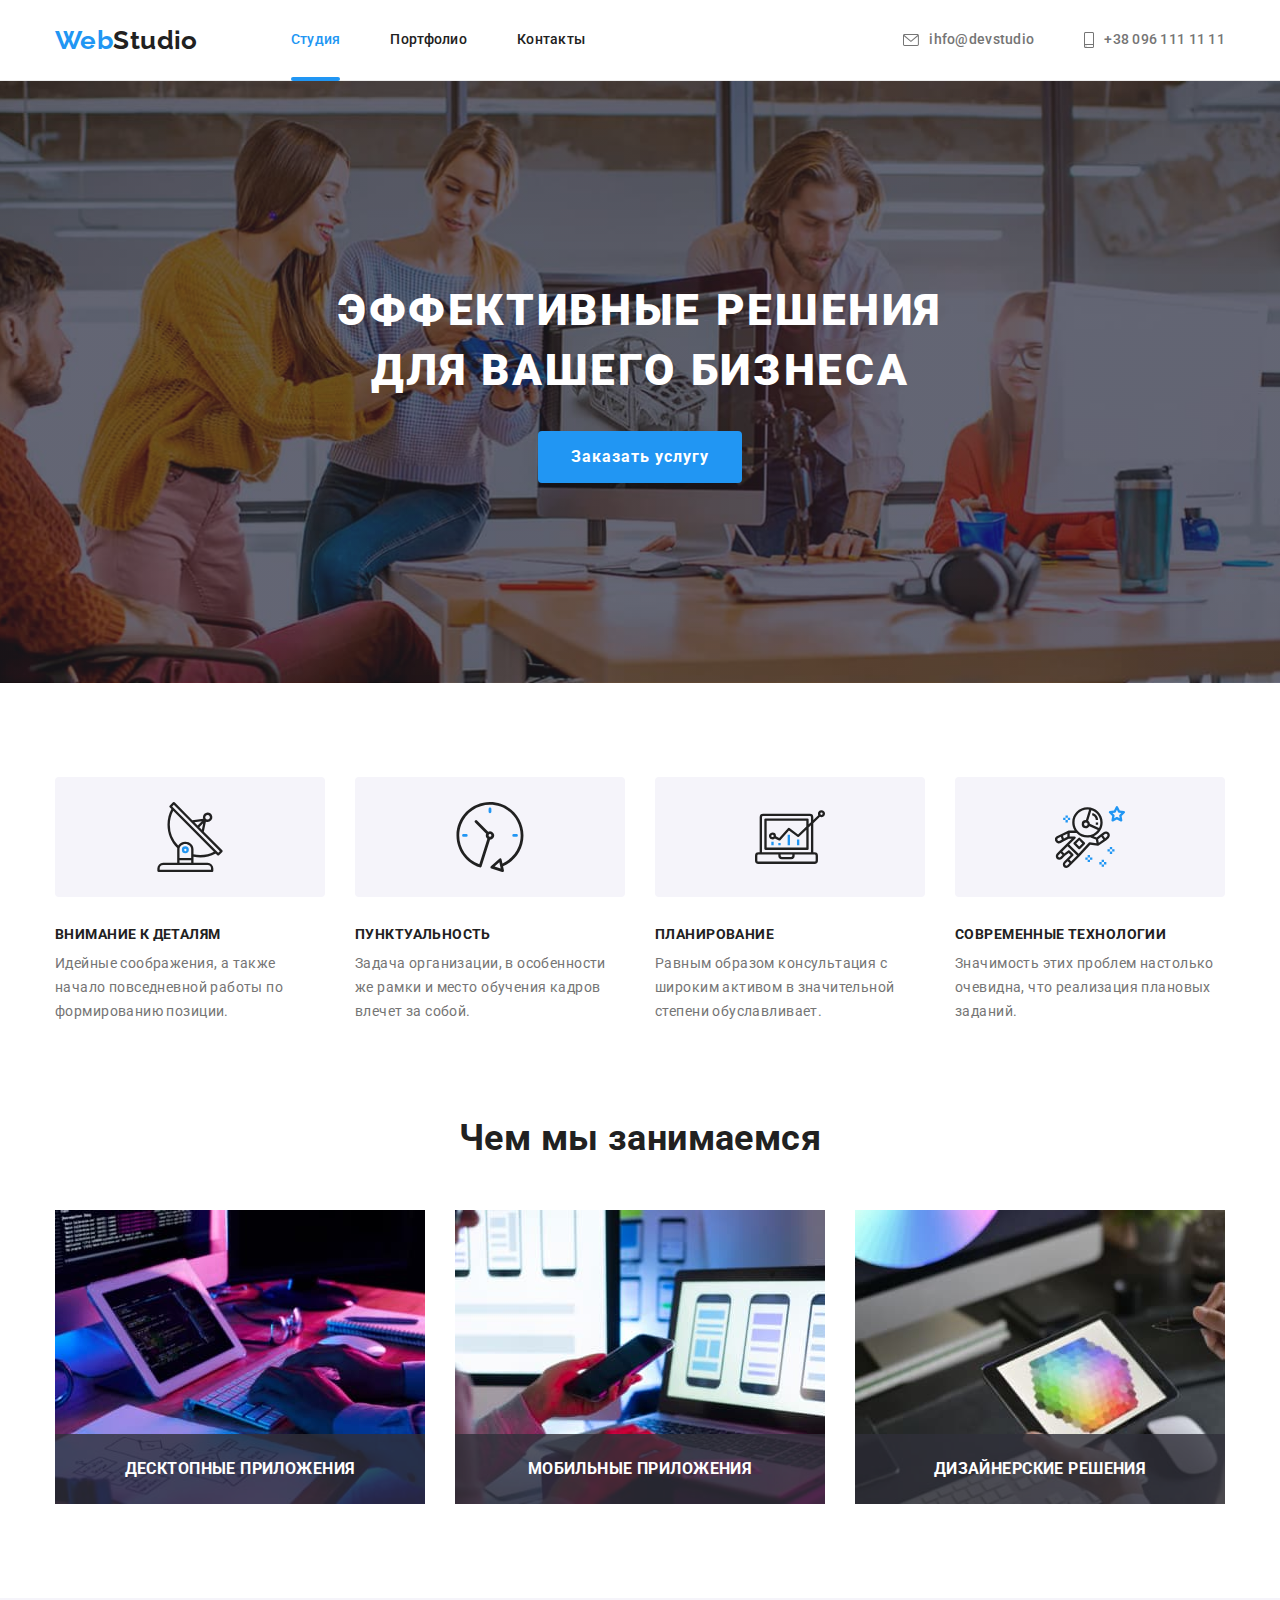
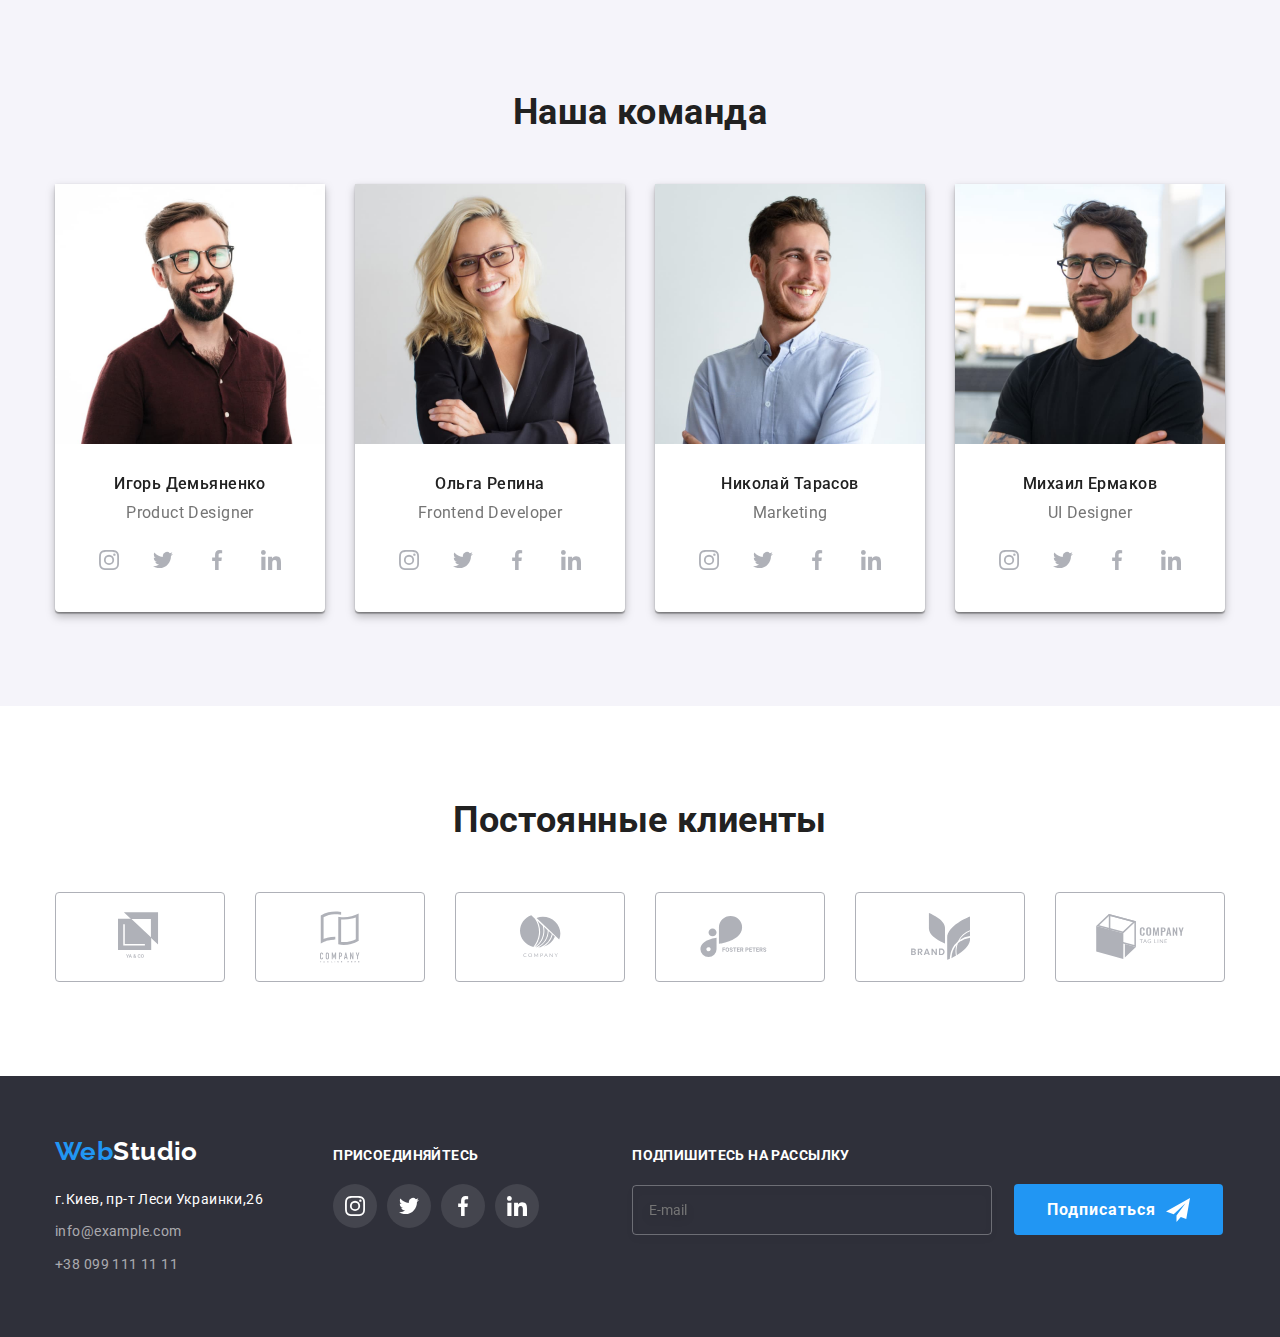
==== index.html @ 78de964d "копирует из дз6" ====
<!DOCTYPE html>
<html lang="ru">

<head>
    <meta charset="UTF-8">
    <meta http-equiv="X-UA-Compatible" content="IE=edge">
    <meta name="viewport" content="width=device-width, initial-scale=1.0">
    <title>Студия</title>
    <link rel="preconnect" href="https://fonts.gstatic.com">
    <link
        href="https://fonts.googleapis.com/css2?family=Raleway:wght@700&family=Roboto:wght@400;500;700;900&display=swap"
        rel="stylesheet">
        <link rel="stylesheet" href="https://cdnjs.cloudflare.com/ajax/libs/modern-normalize/1.0.0/modern-normalize.min.css">
    <link rel="stylesheet" href="./css/styles.css">
</head>

<body>

    <header class="page-header">
        <div class="container main-nav ">
        <nav>
            <div class="navigation">
            <a href="#" class="gen-logo">Web<span class="logo2">Studio</span></a>
            <ul class="site-nav list">
                <li class="nav-item"><a href="#" class="link current">Студия</a></li>
                <li class="nav-item"><a href="./portfolio.html" class="link">Портфолио</a></li>
                <li class="nav-item"><a href="#" class="link">Контакты</a></li>
            </ul>
            </div>
        </nav>
            <div class="mini-icons">
            <ul class="contacts list">
            <li class="contact-item">
                <a href="mailto:ihfo@devstudio" class="mini-icon link">
                <svg class="contact-icon" width="16" height="12">
                    <use href="./images/icons.svg#icon-envelope"  >
                    </use>
                </svg>
                ihfo@devstudio</a>
            </li>

            <li class="contact-item">
                <a href="tel:+380961111111" class="mini-icon link">
                <svg class="contact-icon" width="10" height="16">
                    <use href="./images/icons.svg#icon-smartphone" >
                    </use>
                    </svg>
                     +38 096 111 11 11</a>
                </li>
             </ul>
             </div>
        </div>
    </header>

    <main>
        <!-- hero -->
        <section class="hero">
            <h1 class="hero-list">ЭФФЕКТИВНЫЕ РЕШЕНИЯ <br> ДЛЯ ВАШЕГО БИЗНЕСА
            </h1>
            <button type="button" class="btn-primary " data-modal-open>Заказать услугу</button>
        </section>
        <!-- /hero -->
        <!-- description -->
        
        <section class="feature-list">
            <div class="container">
    
                <ul class="features list">
                    <li class="feature-item icon-antenna">
                        <div class="icon-block">
                            <svg class="features-icon">
                            <use href="./images/icons.svg#icon-antenna">
                            </use>
                            </svg>
                        </div>
                        <h3 class="title">Внимание к деталям</h3>
                        <p>Идейные соображения, а также начало повседневной работы по формированию позиции.</p>
                    </li>

                    <li class="feature-item">
                        <div class="icon-block">
                            <svg class="features-icon">
                            <use href="./images/icons.svg#icon-clock">
                            </use>
                            </svg>
                        </div>
                        <h3 class="title">Пунктуальность</h3>
                        <p>Задача организации, в особенности же рамки и место обучения кадров влечет за собой.</p>
                    </li>

                    <li class="feature-item icon-diagram">
                        <div class="icon-block">
                            <svg class="features-icon">
                            <use href="./images/icons.svg#icon-diagram">
                            </use>
                            </svg>
                        </div>
                        <h3 class="title">Планирование</h3>
                        <p>Равным образом консультация с широким активом в значительной степени обуславливает.</p>
                    </li>

                    <li class="feature-item icon-astronaut">
                        <div class="icon-block">
                            <svg class="features-icon">
                            <use href="./images/icons.svg#icon-astronaut">
                            </use>
                            </svg>
                        </div>
                        <h3 class="title">Современные технологии</h3>
                        <p>Значимость этих проблем настолько очевидна, что реализация плановых заданий.</p>
                    </li>
                </ul>
                </div>
            </section>
            
        <!-- /description -->
        <!-- do -->
                <section class="section">
                <div class="container">
                <h2 class="section-title">
                    Чем мы занимаемся
                </h2>
                <ul class="images-do list">
                    <li class="image-do">
                        <div class="image-box">
                        <img src="./images/box1.jpg" alt="Структура" width="370" height="294">
                    <h3 class="title-do">Десктопные приложения</h3>
                        </div>
                    </li>

                    <li class="image-do">
                        <div class="image-box">
                        <img src="./images/box2.jpg" alt="Стили" width="370" height="294">
                    <h3 class="title-do">Мобильные приложения</h3>
                        </div>
                    </li>

                    <li class="image-do">
                        <div class="image-box">
                        <img src="./images/box3.jpg" alt="Спектр" width="370" height="294">
                    <h3 class="title-do">Дизайнерские решения</h3>
                        </div>
                    </li>
                </ul>
                </div>
            </section>
            
            <!-- /do -->
            
            <!-- team -->

            
                <section class="section team">
                    <div class="container">
                    <h2 class="teams-title">
                        Наша команда
                    </h2>
                    <ul class="cadres list">
                        <li class="our-cadres">
                                    <div class="cadres-thumb">
                                    <img src="./images/img1.jpg" alt="Демьяненко" width="270" height="260">
                                    </div>
                                    <div class="cadres-content">
                                    <h3 class="team-title">Игорь Демьяненко</h3>
                                    <p class="team-dsr">Product Designer</p>
                                <ul class="actions list">
                                    <li class="bits">
                                        <a href="#" class="action" aria-label="Инстаграм">
                                            <svg class="btn-icon" width="20" height="20">
                                                <use href="./images/icons.svg#icon-instagram">
                                                </use>
                                            </svg>
                                        </a>
                                    </li>
                                
                                    <li class="bits">
                                        <a href="#" class="action" aria-label="Твиттер">
                                            <svg class="btn-icon" width="20" height="20">
                                                <use href="./images/icons.svg#icon-twitter">
                                                </use>
                                            </svg>
                                        </a>
                                    </li>
                                
                                    <li class="bits">
                                        <a href="#" class="action" aria-label="Фейсбук">
                                            <svg class="btn-icon" width="20" height="20">
                                                <use href="./images/icons.svg#icon-facebook">
                                                </use>
                                            </svg>
                                        </a>
                                    </li>
                                
                                    <li class="bits">
                                        <a href="#" class="action" aria-label="ЛинкедИн">
                                            <svg class="btn-icon" width="20" height="20">
                                                <use href="./images/icons.svg#icon-linkedin">
                                                </use>
                                            </svg>
                                        </a>
                                    </li>
                                </ul>
                                </div>
                                
                                </li>

                        <li class="our-cadres">
                                    <div class="cadres-thumb">
                                    <img src="./images/img2.jpg" alt="Репина" width="270" height="260">
                                </div>
                                    <div class="cadres-content">
                                    <h3 class="team-title">Ольга Репина</h3>
                                    <p class="team-dsr">Frontend Developer</p>
                                <ul class="actions list">
                                    <li class="bits">
                                        <a href="#" class="action" aria-label="Инстаграм">
                                            <svg class="btn-icon" width="20" height="20">
                                                <use href="./images/icons.svg#icon-instagram">
                                                </use>
                                            </svg>
                                        </a>
                                    </li>
                                
                                    <li class="bits">
                                        <a href="#" class="action" aria-label="Твиттер">
                                            <svg class="btn-icon" width="20" height="20">
                                                <use href="./images/icons.svg#icon-twitter">
                                                </use>
                                            </svg>
                                        </a>
                                    </li>
                                
                                    <li class="bits">
                                        <a href="#" class="action" aria-label="Фейсбук">
                                            <svg class="btn-icon" width="20" height="20">
                                                <use href="./images/icons.svg#icon-facebook">
                                                </use>
                                            </svg>
                                        </a>
                                    </li>
                                
                                    <li class="bits">
                                        <a href="#" class="action" aria-label="ЛинкедИн">
                                            <svg class="btn-icon" width="20" height="20">
                                                <use href="./images/icons.svg#icon-linkedin">
                                                </use>
                                            </svg>
                                        </a>
                                    </li>
                                </ul>
                                </div>
                                
                                </li>

                        <li class="our-cadres">
                                    <div class="cadres-thumb">
                                    <img src="./images/img3.jpg" alt="Тарасов" width="270" height="260">
                                </div>
                                    <div class="cadres-content">
                                    <h3 class="team-title">Николай Тарасов</h3>
                                    <p class="team-dsr">Marketing</p>
                                 <ul class="actions list">
                                    <li class="bits">
                                        <a href="#" class="action" aria-label="Инстаграм">
                                            <svg class="btn-icon" width="20" height="20">
                                                <use href="./images/icons.svg#icon-instagram">
                                                </use>
                                            </svg>
                                        </a>
                                    </li>
                                
                                    <li class="bits">
                                        <a href="#" class="action" aria-label="Твиттер">
                                            <svg class="btn-icon" width="20" height="20">
                                                <use href="./images/icons.svg#icon-twitter">
                                                </use>
                                            </svg>
                                        </a>
                                    </li>
                                
                                    <li class="bits">
                                        <a href="#" class="action" aria-label="Фейсбук">
                                            <svg class="btn-icon" width="20" height="20">
                                                <use href="./images/icons.svg#icon-facebook">
                                                </use>
                                            </svg>
                                        </a>
                                    </li>
                                
                                    <li class="bits">
                                        <a href="#" class="action" aria-label="ЛинкедИн">
                                            <svg class="btn-icon" width="20" height="20">
                                                <use href="./images/icons.svg#icon-linkedin">
                                                </use>
                                            </svg>
                                        </a>
                                    </li>
                                </ul>
                                </div>
                                
                                </li>
                                
                        <li class="our-cadres">
                                    <div class="cadres-thumb">
                                    <img src="./images/img4.jpg" alt="Ермаков" width="270" height="260">
                                </div>
                                    <div class="cadres-content">
                                    <h3 class="team-title">Михаил Ермаков</h3>
                                    <p class="team-dsr">UI Designer</p>
                                <ul class="actions list">
                                    <li class="bits">
                                        <a href="#" class="action" aria-label="Инстаграм">
                                            <svg class="btn-icon" width="20" height="20">
                                                <use href="./images/icons.svg#icon-instagram">
                                                </use>
                                            </svg>
                                        </a>
                                    </li>
                                
                                    <li class="bits">
                                        <a href="#" class="action" aria-label="Твиттер">
                                            <svg class="btn-icon" width="20" height="20">
                                                <use href="./images/icons.svg#icon-twitter">
                                                </use>
                                            </svg>
                                        </a>
                                    </li>
                                
                                    <li class="bits">
                                        <a href="#" class="action" aria-label="Фейсбук">
                                            <svg class="btn-icon" width="20" height="20">
                                                <use href="./images/icons.svg#icon-facebook">
                                                </use>
                                            </svg>
                                        </a>
                                    </li>
                                
                                    <li class="bits">
                                        <a href="#" class="action" aria-label="ЛинкедИн">
                                            <svg class="btn-icon" width="20" height="20">
                                                <use href="./images/icons.svg#icon-linkedin">
                                                </use>
                                            </svg>
                                        </a>
                                    </li>
                                </ul>
                                </div>
                                
                                </li>
                    </ul>
                    </div>
                </section>
            
            <!-- /team -->
       <!-- clients -->
       
    <section class="section">
       <div class="container">
            <h2 class="clients-title">
               Постоянные клиенты
           </h2>
           <ul class="regular-clients list">
               <li class="regular-box"> 
                <a href="#" class="regular-client-link">
                    <svg class="client-icon" width="44.27px" height="49.23px">
                    <use href="./images/icons.svg#icon-logo1">
                    </use>
                    </svg>
                </a>
                </li>

            <li class="regular-box">
                    <a href="#" class="regular-client-link">
                    <svg class="client-icon" width="40px" height="52px">
                        <use href="./images/icons.svg#icon-logo2">
                        </use>
                    </svg>
                    </a>
            </li>

            <li class="regular-box">
                    <a href="#" class="regular-client-link">
                    <svg class="client-icon" width="41px" height="42.6px">
                        <use href="./images/icons.svg#icon-logo3">
                        </use>
                    </svg>
                    </a>
            </li>

            <li class="regular-box">
                    <a href="#" class="regular-client-link">
                    <svg class="client-icon" width="79.66px" height="42.02px">
                        <use href="./images/icons.svg#icon-logo4">
                        </use>
                    </svg>
                    </a>
                
            </li>

            <li class="regular-box">
                    <a href="#" class="regular-client-link">
                    <svg class="client-icon" width="59px" height="47px">
                        <use href="./images/icons.svg#icon-logo5">
                        </use>
                    </svg>
                    </a>
                
            </li>

            <li class="regular-box">
                    <a href="#" class="regular-client-link">
                    <svg class="client-icon" width="88.48px" height="45.44px">
                        <use href="./images/icons.svg#icon-logo6">
                        </use>
                    </svg>
                    </a>
                
            </li>
           </ul>

        </div>
        </section>
       <!-- /clients -->
    </main>

    
        <footer class="basement">
            
            <!-- contacts -->
            
                <div class="container main-footer">
                    <section class="details">
                <a href="#" class="gen-logo">Web<span class="logo3">Studio</span></a>
                <address class="address-footer">
                    <p class="address"> г.Киев, пр-т Леси Украинки,26</p>
                    <ul class="detail list">
                        <li>
                            <a href="mailto:info@example.com" class="link">info@example.com</a>
                        </li>
                        <li>
                            <a href="tel:+380991111111" class="link">+38 099 111 11 11</a>
                        </li>
                    </ul>
                </address>
                
                </section>
                <section class="join">
                    <h3 class="join-title">Присоединяйтесь</h3>
                    <ul class="join-list list">
                        <li class="join-links">
                            <a href="" class="link join-link" aria-label="Инстаграм">
                                <svg class="join-icon">
                                    <use href="./images/icons.svg#icon-instagram"></use>
                                </svg>
                            </a>
                        </li>
                        <li class="join-links">
                            <a href="" class="link join-link" aria-label="Твиттер">
                                <svg class="join-icon">
                                    <use href="./images/icons.svg#icon-twitter"></use>
                                </svg>
                            </a>
                        </li>
                        <li class="join-links">
                            <a href="" class="link join-link" aria-label="Фейсбук">
                                <svg class="join-icon">
                                    <use href="./images/icons.svg#icon-facebook"></use>
                                </svg>
                            </a>
                        </li>
                        <li class="join-links">
                            <a href="" class="link join-link" aria-label="Линкедин">
                                <svg class="join-icon">
                                    <use href="./images/icons.svg#icon-linkedin"></use>
                                </svg>
                            </a>
                        </li>
                    </ul>
                </section>
                <section class="subscribe">
                    <h3 class="subscribe-title">Подпишитесь на рассылку</h3>
                    <form class="form">
                        <input type="email" name="mail" class="form-send" autocomplete="off" placeholder="E-mail"> 
                        <button type="submit" class="btn-send">Подписаться
                           <svg class="icon-send">
                            <use href="./images/icons.svg#icon-send">

                            </use>

                            </svg> 
                        </button>                       
                    </form>

                </section>
                </div>
            <!-- /contacts -->
            
        </footer>
    <div class="backdrop is-hidden" data-modal>
        <div class="modal">
            <button type="button" class="close" data-modal-close>
                <svg class="icon-close" >
                    <use href="./images/icons.svg#icon-closex">
                    </use>
                    </svg>
            </button>
            <h2 class="modal-title">Оставьте свои данные, мы вам перезвоним</h2>
            <form class="modal-form">
                <div class="form-data">
                <div class="modal-box">
                    <label for="name" class="label">Имя</label>
                    <input type="text" name="name" id="name" autocomplete="off" class="input">
                    <svg class="icon-form name">
                        <use href="./images/icons.svg#icon-person-black"></use>
                    </svg>
                </div>
                <div class="modal-box">
                    <label for="tel" class="label">Телефон</label>
                    <input type="tel" name="tel" id="tel" autocomplete="off" class="input">
                    <svg class="icon-form tel">
                        <use href="./images/icons.svg#icon-phone-black"></use>
                    </svg>
                </div>
                
                <div class="modal-box">
                    <label for="mail" class="lable">Почта</label>
                    <input type="email" name="mail" id="mail" autocomplete="off" class="input">
                    <svg class="icon-form email">
                        <use href="./images/icons.svg#icon-email-black"></use>
                    </svg>
                </div>
                
                <label for="comment" class="label">Комментарий</label>
                <textarea name="comment" id="comment" class="textarea" placeholder="Введите текст"></textarea>
                
                <div class="checkbox">
                    <input type="checkbox" name="policy" id="policy" class="icon-input visually-hidden">
                    <label for="policy" class="label-check">Соглашаюсь с рассылкой и принимаю <a href="" class="policy-link">Условия договора</a></label>
                              
                </div>
                </div>
                
                <button type="submit" class="btn-primary">Отправить</button>
            </form>
        </div>

    </div>
    <script src="./js/modal.js">
    </script>

</body>

</html>
---- css/styles.css ----
/* цвет основного текста #212121; */
/* вторичный цвет текста #757575; */
/* белый #FFFFFF; */
/* акцент синий #2196F3; */
/* контакты футер rgba(255, 255, 255, 0.6); */
/* основной цвет фона #FFFFFFF; */
/* вторичный цвет фона #2F303A;*/
/* дополнительный цвет фона #F5F4FA; */
:root {
  --primary-text-color: #757575;
  --title-text-color: #212121;
  --accent-color: #2196f3;
  --white-color: #ffffff;
  --background-color: #ffffff;
  --background-grey: #f5f4fa;
  --background-dark: #2f303a;
  --transparent-white: rgba(255, 255, 255, 0.6);
  --header-border: rgba(236, 236, 236, 1);
  --card-border: #EEEEEE;
  --icon-color: rgba(175, 177, 184, 1); 
}
body {
  color: var(--primary-text-color);
  background-color: var(--background-color);
  font-family: Roboto, sans-serif;
  font-size: 14px;
  line-height: 1.71;
  letter-spacing: 0.03em;
}

/* utilities */
.list {
  padding: 0;
  margin: 0;
  list-style: none;
}

img {
  display: block;
  }

.container {

  margin-left: auto;
  margin-right: auto;
  width: 1200px;
  padding-left: 15px;
  padding-right: 15px;
  }

/* page header */

.page-header {
background-color: var (var(--white-color));
border-bottom: 1px solid var(--header-border); 
}




/* logo */
 .contacts .link:hover,
.contacts .link:focus {
color: var(--accent-color);

}


.gen-logo {
  color: var(--accent-color);
  text-decoration: none;
  font-family: Raleway;
  sans-serif;
  font-weight: 700;
  font-size: 26px;
  line-height: 1.19;
}

.logo2 {
  color: var(--title-text-color);
}
.logo3 {
  color: var(--white-color);
}

 .main-nav {
  display: flex;
  align-items: center;
} 
.navigation {
  display:flex;
  align-items: center;
  
}


/* site nav */
.site-nav {
  
  display: flex;
  margin-left: 93px;
}

.site-nav .nav-item + .nav-item{
  margin-left: 50px;
}

.site-nav .link.current {
  color: var(--accent-color);
  position: relative;  
 
}

.site-nav .link.current::after {
  content: "";
  position: absolute; 
  left: 0;
  bottom: -1px;

  display: block;
  width: 100%;
  height: 4px;
  background-color: var(--accent-color);
  border-radius: 2px;

}


.site-nav .link {
  display: block;
  padding-top: 32px;
  padding-bottom: 32px;

  color: var(--title-text-color);
  font-weight: 500;
  font-size: 14px;
  line-height: 1.14;
  letter-spacing: 0.02em;
  text-decoration: none;

  transition: color 250ms cubic-bezier(0.4, 0, 0.2, 1);
}

.site-nav .link:hover,
.site-nav .link:focus {
  color: var(--accent-color);
}

/* hero */
.hero {
  
  padding-top: 200px;
  padding-bottom: 200px;
  text-align: center;
  background-color: rgba(196,196,196,1);
  
  max-width: 1600px;
  margin-left: auto;
  margin-right: auto;
  background-image: linear-gradient( to right ,
  rgba(47, 48, 58, 0.4),
  rgba(47, 48, 58, 0.4) ) , 
  url("../images/background-hero.jpg");
  background-repeat: no-repeat;
  background-position: center;
  background-size: cover;
}

.hero-list {
  margin-top: 0;
  margin-bottom: 30px;
  
  color: var(--white-color);
  font-weight: 900;
  font-size: 44px;
  line-height: 1.36;
  letter-spacing: 0.06em;
}



/* feature list */
.features {
  display: flex;
 }

.features .feature-item {
  width: 270px;
  margin-right: 30px;
  }

.features .feature-item:nth-child(4n){
  margin-right: 0;
  }
.icon-block {
  display: flex;
  justify-content: center;
  align-items: center;
  border-radius: 4px;
  height: 120px;
  background-color:rgba(245,244,250,1);
}
.features-icon{
  
  width: 70px;
  height: 70px;
}
  
.images-do {
 
  display:flex;
}

.images-do .image-do + .image-do {
  margin-left: 30px;
}

.image-box {
 position: relative;
}

.title-do {
position: absolute;
display: flex;
justify-content: center;
align-items: center;
left: 0;
bottom: 0;

width: 100%;
height: 70px;
margin: 0;
padding: 0;

font-weight: 700;
line-height: 1.14;
text-align: center;
text-transform: uppercase;

color: var(--white-color) ;
background-color: rgba(47, 48, 58, 0.8);
}


/* cadres */

.cadres {
  display: flex;
   }


.our-cadres {

  box-shadow: 0px 1px 3px rgba(0, 0, 0, 0.12),
   0px 1px 1px rgba(0, 0, 0, 0.14), 
   0px 2px 1px rgba(0, 0, 0, 0.2);
  border-radius: 0px 0px 4px 4px;
  filter: drop-shadow(0px 4px 4px rgba(0, 0, 0, 0.25));
  
  width: 270px;
  background-color: var(--background-color);
}
.cadres .our-cadres + .our-cadres {
  margin-left: 30px;
}

.cadres-content {
  padding-top: 30px;
  padding-bottom: 30px;
  padding-left: 30px;
  padding-right: 30px;
  }


/* section and team */
.section-title,
.teams-title,
.clients-title {
  margin-top: 0;
  margin-bottom: 50px;

  color: var(--title-text-color);

  font-weight: 700;
  font-size: 36px;
  line-height: 1.16;
  text-align: center;
}
/* team */
.section.team {
  background-color: var(--background-grey);
}
.team-title {
  text-align: center;
  margin-top: 0;
  margin-bottom: 0; 


  color: var(--title-text-color);
  font-weight: 500;
  font-size: 16px;
  line-height: 1.19;
}
.team-dsr {
  margin-top: 10px;
  margin-bottom: 0px; 

  font-size: 16px;
  line-height: 1.19;
  text-align: center;
}

.actions {
  display: flex;
  justify-content: center;
  margin-top: 16px;
  
}
.actions .bits:not(:last-child) {
  margin-right: 10px;
}

.action {
  display: flex;
  justify-content: center;
  align-items: center; 
  width: 44px;
  height: 44px;
   border-radius: 50%;
  
  color: var(--icon-color);

  transition: color 250ms cubic-bezier(0.4, 0, 0.2, 1),
   background-color 250ms cubic-bezier(0.4, 0, 0.2, 1);
   
}

.btn-icon {
  fill:currentColor;

  }

.action:hover,
.action:focus {
 
  background-color: var(--accent-color);
  color: var(--white-color);
}


/* features */
.feature-list {
  padding-top: 94px;
}

.feature-list .title {
  margin-top: 30px;
  margin-bottom: 10px;

  color: var(--title-text-color);
  font-weight: 700;
  font-size: 14px;
  line-height: 1.14;
  letter-spacing: 0.03em;
  text-transform: uppercase;

 }
 
 .feature-item p {
   margin-top: 0;
   margin-bottom: 0;
 }

 .section {
   padding-top: 94px;
   padding-bottom: 94px;
 }

 
/* button */
.btn-primary {
  display: inline-block;
  border-radius: 4px;
  border: 1px solid transparent;
  padding: 10px 32px;
  min-width: 200px;
    
  color: var(--white-color);
  background-color: var(--accent-color);
  font-weight: 700;
  font-size: 16px;
  line-height: 1.87;
  letter-spacing: 0.06em;
  cursor: pointer;
}

.regular-clients {
  display: flex;
  }
.regular-box {
    width: calc((100% * 30px) / 6);
}
  
.regular-box + .regular-box {
  margin-left: 30px;
}
.regular-client-link {
  display: flex;
  width: 170px;
  height: 90px;
  padding: 0;
  border-width: 1px;
  border-style: solid;
  border-color: var(--icon-color);
  border-radius: 4px;

  justify-content: center;
  align-items: center;

  color: var(--icon-color) ;

  transition: color 250ms cubic-bezier(0.4, 0, 0.2, 1),
      border-color 250ms cubic-bezier(0.4, 0, 0.2, 1); 
}

.client-icon {  
  fill: currentColor;
}

.regular-client-link:hover,
.regular-client-link:focus {
  color: var(--accent-color);
  border-color: var(--accent-color);
}



/* footer */
.basement {
 background-color: var(--background-dark);
}

/* contacts */
.contacts {
display: flex;
margin-left:auto; 
}

.contacts .contact-item + .contact-item{
  margin-left: 50px;
}

.mini-icons {
  margin-left: auto;
}

.contacts .link {
   display: flex;
  align-items: center;

  color: var(--primary-text-color);
  font-weight: 500;
  font-size: 14px;
  line-height: 1.14;
  letter-spacing: 0.02em;
  text-decoration: none;

  transition: color 250ms cubic-bezier(0.4, 0, 0.2, 1);
}
 .contact-icon {
  display: block;
  margin-right: 10px;
  background-size: contain;
  background-position: center;

  fill: currentColor;
 
} 

.contacts .link:hover,
.contacts .link:focus {
  color: var(--accent-color);
}


/* portfolio */
.filter .link {
  display: inline-block;
  padding: 6px 22px;
  border-radius: 4px;
  min-width: 73px;

  border: 1px solid transparent;

  color: var(--title-text-color);
  background-color: var(--background-grey);
  font-weight: 500;
  font-size: 16px;
  line-height: 1.62;
  text-align: center;
  cursor: pointer;

  transition: color 250ms cubic-bezier(0.4, 0, 0.2, 1),
   background-color 250ms cubic-bezier(0.4, 0, 0.2, 1),
     box-shadow  250ms cubic-bezier(0.4, 0, 0.2, 1);
 
}

.filter .link:hover,
.filter .link:focus {
  color: var(--white-color);
  background-color: var(--accent-color);
  box-shadow: 0px 3px 1px rgba(0, 0, 0, 0.1), 
  0px 1px 2px rgba(0, 0, 0, 0.08),
  0px 2px 2px rgba(0, 0, 0, 0.12);
  
    
}

.filter {
  display: flex;
  justify-content: center;
  margin-bottom: 50px;
  }

.filter .filter-btn + .filter-btn {
  margin-left: 8px;
}

/* Items */

.items {
 display: flex;
 flex-wrap: wrap;
 }

.items > .cards {
  flex-basis: calc(100% / 3 - 30px);
  margin-right: 30px;
  margin-bottom: 30px;

  transition: box-shadow 250ms cubic-bezier(0.4, 0, 0.2, 1),
    border-radius 250ms cubic-bezier(0.4, 0, 0.2, 1);
  }

.items .cards:nth-child(3n){
  margin-right: 0;
  }

.items .cards:nth-last-child(-n + 3) {
  margin-bottom: 0;
}  

.card-thumb {
  position: relative;
  overflow: hidden;
}


.description {
  display: flex;
  justify-content: center;
  align-items: center;

  bottom: 0;
  left: 0;
  position: absolute; 
  margin: 0;
  padding: 63px 24px;

  width: 100%;
  height: 100%;
  font-size: 18px;
  line-height: 1.55;

  transform: translateY(100%);
  transition: transform 250ms cubic-bezier(0.4, 0, 0.2, 1);
  

  background-color: rgba(33, 150, 243, 0.9);
   color: var(--white-color); 
  
}

.items .cards:hover .description  {
  transform: translateY(0);
}




.card-content{
  padding: 20px 24px ;
  background: var(--white-color);
  box-sizing: border-box;
  
  border-right-width: 1px;
  border-right-style: solid;
  border-right-color: var(--card-border);
  
  border-bottom-width: 1px;
  border-bottom-style: solid;
  border-bottom-color: var(--card-border);
  
  border-left-width: 1px;
  border-left-style: solid;
  border-left-color: var(--card-border);
  
}

.card-content .item {
  margin-top: 0;
  margin-bottom: 0;
  
  color: var(--title-text-color);
  font-weight: 700;
  font-size: 18px;
  line-height: 2;
  letter-spacing: 0.06em;
}
.card-content .item-text {
  margin-top: 4px;
  margin-bottom: 0px;
    
  font-size: 16px;
  line-height: 1.87;
}

.items .cards:hover
{
  cursor: pointer;
  box-shadow: 0px 1px 1px rgba(0, 0, 0, 0.12), 
  0px 4px 4px rgba(0, 0, 0, 0.06), 
  1px 4px 6px rgba(0, 0, 0, 0.16);
  

}

.detail .link {
  display: flex;
   
  font-style: normal;
  font-size: 14px;
  line-height: 1.71;
  letter-spacing: 0.03em;
  color: var(--transparent-white);
  text-decoration: none;

  transition: color 250ms cubic-bezier(0.4, 0, 0.2, 1);
}

.detail .link:hover,
.detail .link:focus {
  color: var(--accent-color);
}

.detail .link:last-child(2n) {
  padding-bottom: 60px;
}

.detail {
  margin-top: 9px;
}
.detail li:last-child {
  margin-top: 9px;
}

.address {
  margin-top: 0;
  margin-bottom: 0;

  font-style: normal;
  color: var(--white-color);
  font-size: 14px;
  line-height: 1.71;
}

.address-footer {
  margin-top: 20px;
}

.main-footer {
  display: flex;
  padding-top: 60px;
  padding-bottom: 60px;
  align-items: baseline;
}
/* Join */
.join-title {
  
  font-weight: 700;
  font-size: 14px;
  line-height: 1.14;
  text-transform: uppercase;
  margin-bottom: 20px;
  margin-top: 0;
  color: var(--white-color);
}

.join-list {
  display: flex;
  }
  .join {
    margin-left: 70px;
  }

.join-links+.join-links {
  margin-left: 10px;
}

.join-link {
  display: flex;
  justify-content: center;
  align-items: center;
  width: 44px;
  height: 44px;
  border-radius: 50%; 

  background-color: rgba(255, 255, 255, 0.1);
  color: var(--white-color);

  transition: 
   background-color 250ms cubic-bezier(0.4, 0, 0.2, 1); 
}

.join-icon {
  width: 20px;
  height: 20px;
  fill: currentColor;
}

.join-link:hover,
.join-link:focus {
  background-color: var(--accent-color);
}

/* subscribe */
.subscribe {
  margin-left: 93px;
  
}
.subscribe-title{
font-weight: 700;
  font-size: 14px;
  line-height: 1.14;
  text-transform: uppercase;
  margin-bottom: 20px;
  margin-top: 0;
  color: var(--white-color);
}
.form {
  display: flex;
  align-items: center;
  
}

.btn-send {
  display: flex;
  align-items: center;
  border-radius: 4px;
  border: 1px solid transparent;
  padding: 10px 32px;
  min-width: 200px;
  margin-left: 12px;
    
  color: var(--white-color);
  background-color: var(--accent-color);
  font-weight: 700;
  font-size: 16px;
  line-height: 1.87;
  letter-spacing: 0.06em;
  cursor: pointer;
}

.icon-send {
  display: inline-block;
  width: 24px;
  height: 24px;
  margin-left: 10px;
}

.form-send {
  display: flex;
  width: 360px;
  height: 50px;
  margin-right: 10px;
  padding: 15px 16px;
  border: 1px solid rgba(255, 255, 255, 0.3);
  filter: drop-shadow(0px 4px 4px rgba(0, 0, 0, 0.15));
  border-radius: 4px;

  align-items: center;

  background-color: transparent;
  color: var(--white-color);
}

.backdrop{
  position: fixed;
  left: 0;
  top: 0;
  width: 100%;
  height: 100%;
 
  background-color: rgba(0, 0, 0, 0.2);

  opacity: 1;
  transition: opacity 250ms cubic-bezier(0.4, 0, 0.2, 1);
}


.backdrop.is-hidden {
  opacity: 0;
  pointer-events: none;
}

.modal {
  position: absolute;
  top:50%;
  left:50%;
  width: 528px;
  height: 581px;
  padding: 40px;
  font-size: 12px;
  line-height: 1.16;
  letter-spacing: 0.01em;
   

  background-color: var(--white-color);
  box-shadow: 0px 1px 3px rgba(0, 0, 0, 0.12), 0px 1px 1px rgba(0, 0, 0, 0.14), 0px 2px 1px rgba(0, 0, 0, 0.2);
  border-radius: 4px;

  opacity: 1;
  transform: translate(-50%, -50%);
  transition: transform 250ms cubic-bezier(0.4, 0, 0.2, 1);

}

.close {
  position: absolute;
  top: 8px;
  right: 8px;
  padding: 0;

  width: 30px;
  height: 30px;
  border-radius: 50%;

  background-color: var(--white-color);
  border: 1px solid rgba(0, 0, 0, 0.1);

  cursor: pointer;
}

.close:hover,
.close:focus {
  color: var(--accent-color);
} 

.icon-close{
  position: absolute;
  top: 50%;
  left: 50%; 
  transform: translate(-50%, -50%);
 
  width: 18px;
  height: 18px; 
  fill: currentColor
   }






.form-data {
  display: flex;
  flex-direction: column;
  width: 100%;
}

.modal-title{
  margin: 0 0 12px;
  padding: 0;

  font-weight: 700;
  font-size: 20px;
  line-height: 1.15;
  text-align: center;
  letter-spacing: 0.03em;

  color: var(--title-text-color);
}

.modal-box {
  position: relative;
  display: flex;
  flex-direction: column;
}

.label {
  position: relative;
  display: inline-block;
  margin: 0 0 4px;
  padding: 0px;
}

.label-check {
  display: inline-block;
  height: 24px;
  text-align: center;
}

.label-check::before {
  content: '';
  position: absolute;
  display: block;
  top: 0;
  left: 46px;

  width: 13px;
  height: 13px;
  border: 2px solid var(--title-text-color);
  border-radius: 4px;

  background-color: var(--white-color);

  transition: border 250ms cubic-bezier(0.4, 0, 0.2, 1),
    background-color 250ms cubic-bezier(0.4, 0, 0.2, 1);
}

.icon-input:checked+.label-check::before {
  border: 2px solid var(--accent-color);
  border-radius: 4px;
  background-color: var(--accent-color);
  background-image: url(../images/check.svg);
  background-size: contain;
  background-origin: border-box;
}

.input {
  padding: 12px 42px;
  margin: 0 0 10px;

  border: 1px solid rgba(33, 33, 33, 0.2);
  border-radius: 4px;

  transition: border 250ms cubic-bezier(0.4, 0, 0.2, 1),
    outline 250ms cubic-bezier(0.4, 0, 0.2, 1);
}

.input:focus {
  border: 1px solid var(--accent-color);
  border-radius: 4px;
  outline: inherit;
}

.icon-form {
  position: absolute;
  display: inline-block;
  bottom: 20px;
  left: 12px;
  width: 18px;
  height: 18px;

  color: var(--title-text-color);

  transition: color 250ms cubic-bezier(0.4, 0, 0.2, 1);
}

.input:focus+.icon-form {
  color: var(--accent-color);
}

.name,
.tel,
.email {
  fill: currentColor;
}

.textarea {
  width: 100%;
  height: 120px;
  padding: 12px 16px;
  margin: 0 0 20px;

  border: 1px solid rgba(33, 33, 33, 0.2);
  border-radius: 4px;

  resize: none;

  transition: border 250ms cubic-bezier(0.4, 0, 0.2, 1),
    outline 250ms cubic-bezier(0.4, 0, 0.2, 1);
}

.textarea:focus {
  border: 1px solid var(--accent-color);
  border-radius: 4px;
  outline: inherit;
}

.textarea::placeholder {
  color: rgba(117, 117, 117, 0.5);

  font-size: 12px;
  line-height: 1.16;
  letter-spacing: 0.01em;
}

.checkbox {
  position: relative;
  margin: 0 0 30px;
  text-align: center;
}

.checkbox .label-check {
  padding-left: 8px;
}

.policy-link {
  color: var(--accent-color);
}

.modal-form {
  display: flex;

  flex-direction: column;
  
  align-items: center;
}

.modal-form .btn {
  width: 200px;
  height: 50px;
}

.icon-input {
  -webkit-appearance: none;
  -moz-appearance: none;
  appearance: none;
  position: absolute;
}
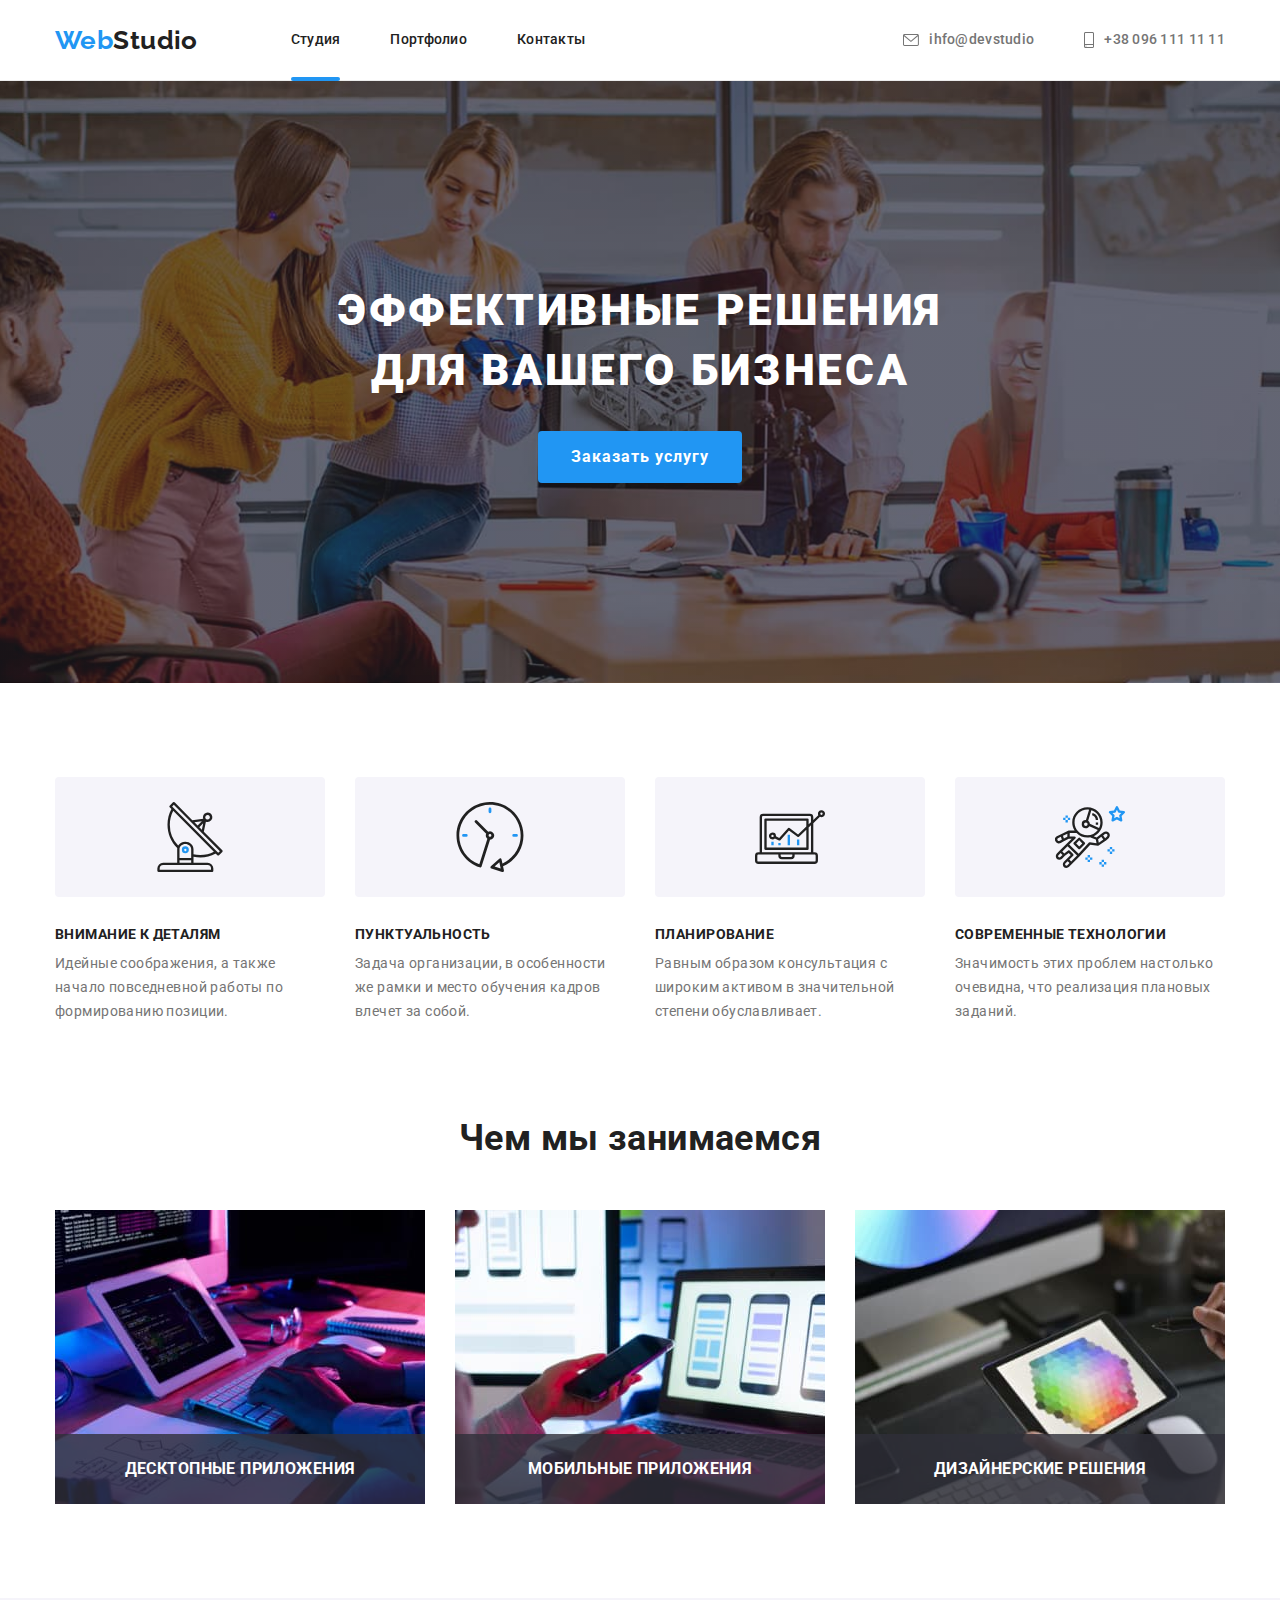
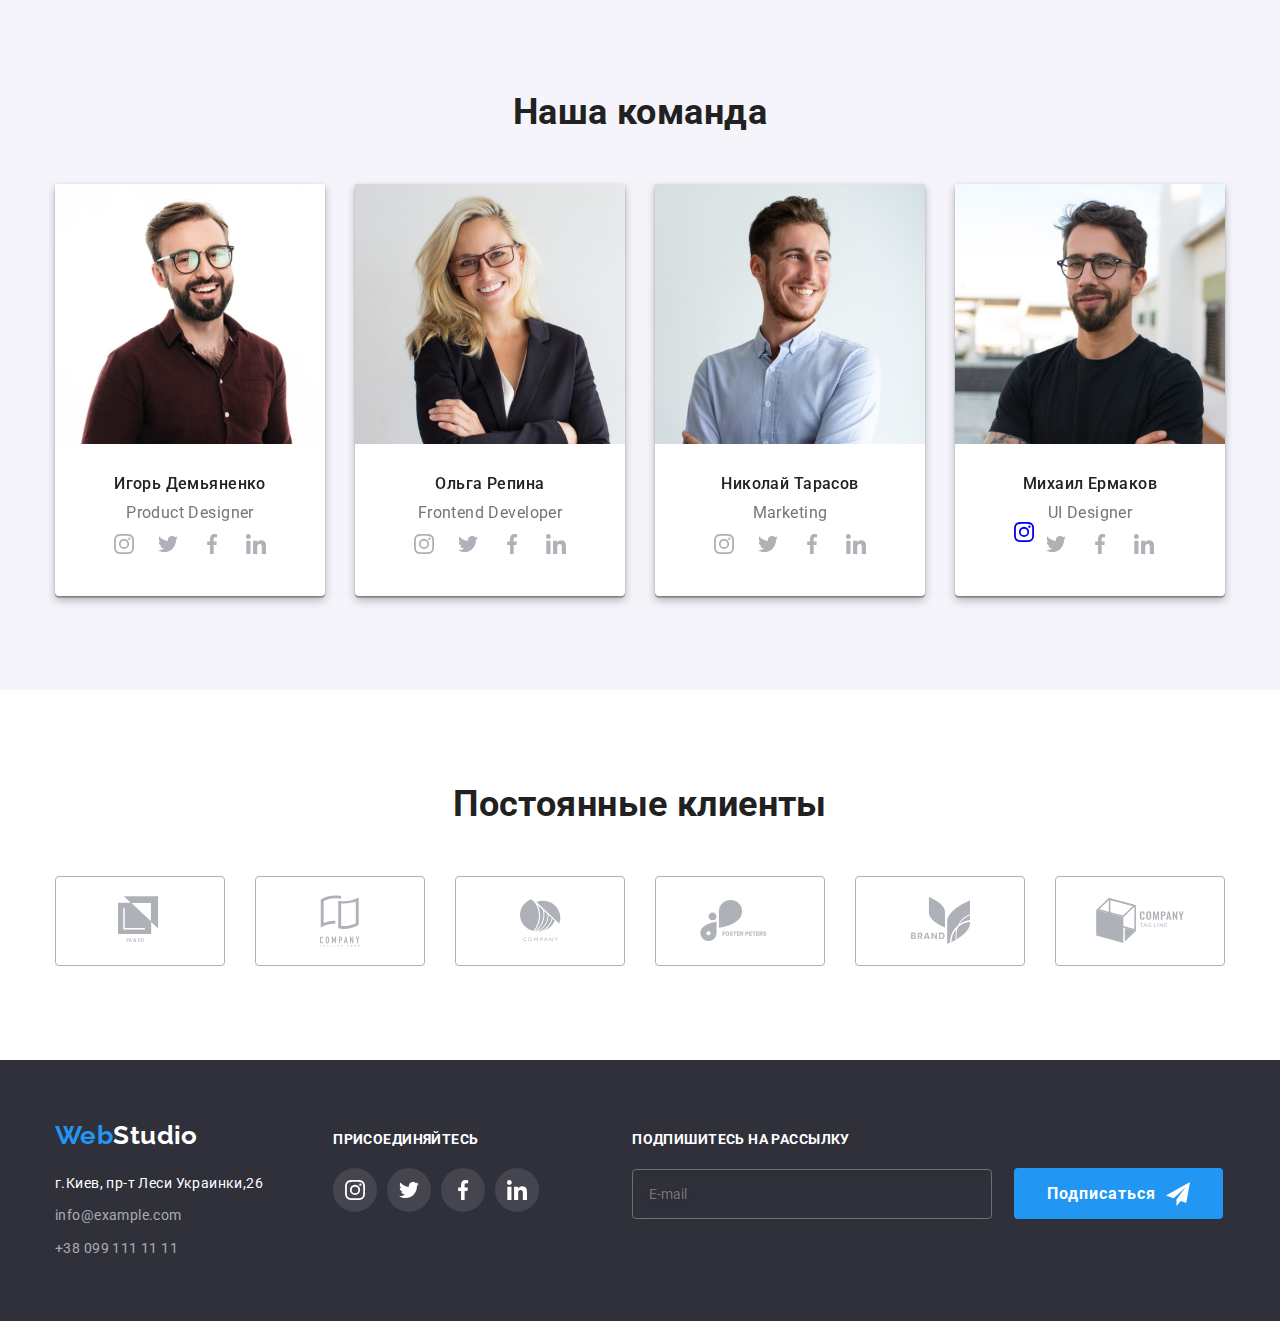
==== commit 63dbe852: "BEM studio" ====
--- a/index.html
+++ b/index.html
@@ -17,31 +17,31 @@
 <body>
 
     <header class="page-header">
-        <div class="container main-nav ">
-        <nav>
-            <div class="navigation">
-            <a href="#" class="gen-logo">Web<span class="logo2">Studio</span></a>
+        <div class="container page-header__container">
+        <nav class="page-header__nav">
+            <div class="page-header__navigation">
+            <a href="#" class="logo page-header__logo">Web<span class="logo__header">Studio</span></a>
             <ul class="site-nav list">
-                <li class="nav-item"><a href="#" class="link current">Студия</a></li>
-                <li class="nav-item"><a href="./portfolio.html" class="link">Портфолио</a></li>
-                <li class="nav-item"><a href="#" class="link">Контакты</a></li>
+                <li class="site-nav__nav-item"><a href="#" class="site-nav__link site-nav__link--current">Студия</a></li>
+                <li class="site-nav__nav-item"><a href="./portfolio.html" class="site-nav__link">Портфолио</a></li>
+                <li class="site-nav__nav-item"><a href="#" class="site-nav__link">Контакты</a></li>
             </ul>
             </div>
         </nav>
-            <div class="mini-icons">
+            <div class="contacts-content">
             <ul class="contacts list">
-            <li class="contact-item">
-                <a href="mailto:ihfo@devstudio" class="mini-icon link">
-                <svg class="contact-icon" width="16" height="12">
+            <li class="contacts__item">
+                <a href="mailto:ihfo@devstudio" class="contacts__link">
+                <svg class="contacts__icon" width="16" height="12">
                     <use href="./images/icons.svg#icon-envelope"  >
                     </use>
                 </svg>
                 ihfo@devstudio</a>
             </li>
 
-            <li class="contact-item">
-                <a href="tel:+380961111111" class="mini-icon link">
-                <svg class="contact-icon" width="10" height="16">
+            <li class="contacts__item">
+                <a href="tel:+380961111111" class="contacts__link">
+                <svg class="contacts__icon" width="10" height="16">
                     <use href="./images/icons.svg#icon-smartphone" >
                     </use>
                     </svg>
@@ -55,59 +55,59 @@
     <main>
         <!-- hero -->
         <section class="hero">
-            <h1 class="hero-list">ЭФФЕКТИВНЫЕ РЕШЕНИЯ <br> ДЛЯ ВАШЕГО БИЗНЕСА
+            <h1 class="hero__title">ЭФФЕКТИВНЫЕ РЕШЕНИЯ <br> ДЛЯ ВАШЕГО БИЗНЕСА
             </h1>
-            <button type="button" class="btn-primary " data-modal-open>Заказать услугу</button>
+            <button type="button" class="hero__button" data-modal-open>Заказать услугу</button>
         </section>
         <!-- /hero -->
         <!-- description -->
         
-        <section class="feature-list">
+        <section class="feature">
             <div class="container">
     
                 <ul class="features list">
-                    <li class="feature-item icon-antenna">
-                        <div class="icon-block">
-                            <svg class="features-icon">
+                    <li class="feature__item">
+                        <div class="feature__icons">
+                            <svg class="features__icon">
                             <use href="./images/icons.svg#icon-antenna">
                             </use>
                             </svg>
                         </div>
-                        <h3 class="title">Внимание к деталям</h3>
-                        <p>Идейные соображения, а также начало повседневной работы по формированию позиции.</p>
-                    </li>
-
-                    <li class="feature-item">
-                        <div class="icon-block">
-                            <svg class="features-icon">
+                        <h3 class="feature__title">Внимание к деталям</h3>
+                        <p class="feature__text">Идейные соображения, а также начало повседневной работы по формированию позиции.</p>
+                    </li>
+
+                    <li class="feature__item">
+                        <div class="feature__icons">
+                            <svg class="features__icon">
                             <use href="./images/icons.svg#icon-clock">
                             </use>
                             </svg>
                         </div>
-                        <h3 class="title">Пунктуальность</h3>
-                        <p>Задача организации, в особенности же рамки и место обучения кадров влечет за собой.</p>
-                    </li>
-
-                    <li class="feature-item icon-diagram">
-                        <div class="icon-block">
-                            <svg class="features-icon">
+                        <h3 class="feature__title">Пунктуальность</h3>
+                        <p class="feature__text">Задача организации, в особенности же рамки и место обучения кадров влечет за собой.</p>
+                    </li>
+
+                    <li class="feature__item">
+                        <div class="feature__icons">
+                            <svg class="features__icon">
                             <use href="./images/icons.svg#icon-diagram">
                             </use>
                             </svg>
                         </div>
-                        <h3 class="title">Планирование</h3>
-                        <p>Равным образом консультация с широким активом в значительной степени обуславливает.</p>
-                    </li>
-
-                    <li class="feature-item icon-astronaut">
-                        <div class="icon-block">
-                            <svg class="features-icon">
+                        <h3 class="feature__title">Планирование</h3>
+                        <p class="feature__text">Равным образом консультация с широким активом в значительной степени обуславливает.</p>
+                    </li>
+
+                    <li class="feature__item">
+                        <div class="feature__icons">
+                            <svg class="features__icon">
                             <use href="./images/icons.svg#icon-astronaut">
                             </use>
                             </svg>
                         </div>
-                        <h3 class="title">Современные технологии</h3>
-                        <p>Значимость этих проблем настолько очевидна, что реализация плановых заданий.</p>
+                        <h3 class="feature__title">Современные технологии</h3>
+                        <p class="feature__text">Значимость этих проблем настолько очевидна, что реализация плановых заданий.</p>
                     </li>
                 </ul>
                 </div>
@@ -115,30 +115,30 @@
             
         <!-- /description -->
         <!-- do -->
-                <section class="section">
+                <section class="working">
                 <div class="container">
-                <h2 class="section-title">
+                <h2 class="working__title">
                     Чем мы занимаемся
                 </h2>
-                <ul class="images-do list">
-                    <li class="image-do">
-                        <div class="image-box">
+                <ul class="working__list">
+                    <li class="working__item">
+                        <div class="working_content">
                         <img src="./images/box1.jpg" alt="Структура" width="370" height="294">
-                    <h3 class="title-do">Десктопные приложения</h3>
-                        </div>
-                    </li>
-
-                    <li class="image-do">
-                        <div class="image-box">
+                    <h3 class="working__subtitle">Десктопные приложения</h3>
+                        </div>
+                    </li>
+
+                    <li class="working__item">
+                        <div class="working_content">
                         <img src="./images/box2.jpg" alt="Стили" width="370" height="294">
-                    <h3 class="title-do">Мобильные приложения</h3>
-                        </div>
-                    </li>
-
-                    <li class="image-do">
-                        <div class="image-box">
+                    <h3 class="working__subtitle">Мобильные приложения</h3>
+                        </div>
+                    </li>
+
+                    <li class="working__item">
+                        <div class="working_content">
                         <img src="./images/box3.jpg" alt="Спектр" width="370" height="294">
-                    <h3 class="title-do">Дизайнерские решения</h3>
+                    <h3 class="working__subtitle">Дизайнерские решения</h3>
                         </div>
                     </li>
                 </ul>
@@ -150,50 +150,50 @@
             <!-- team -->
 
             
-                <section class="section team">
+                <section class="team">
                     <div class="container">
-                    <h2 class="teams-title">
+                    <h2 class="team__title">
                         Наша команда
                     </h2>
-                    <ul class="cadres list">
-                        <li class="our-cadres">
-                                    <div class="cadres-thumb">
+                    <ul class="team__list">
+                        <li class="team__item">
+                                    <div class="team__thumb">
                                     <img src="./images/img1.jpg" alt="Демьяненко" width="270" height="260">
                                     </div>
-                                    <div class="cadres-content">
-                                    <h3 class="team-title">Игорь Демьяненко</h3>
-                                    <p class="team-dsr">Product Designer</p>
-                                <ul class="actions list">
-                                    <li class="bits">
-                                        <a href="#" class="action" aria-label="Инстаграм">
-                                            <svg class="btn-icon" width="20" height="20">
+                                    <div class="team__content">
+                                    <h3 class="team__name">Игорь Демьяненко</h3>
+                                    <p class="team__specialty">Product Designer</p>
+                                <ul class="socials">
+                                    <li class="socials__item">
+                                        <a href="#" class="socials__link" aria-label="Инстаграм">
+                                            <svg class="socials__icon" width="20" height="20">
                                                 <use href="./images/icons.svg#icon-instagram">
                                                 </use>
                                             </svg>
                                         </a>
                                     </li>
                                 
-                                    <li class="bits">
-                                        <a href="#" class="action" aria-label="Твиттер">
-                                            <svg class="btn-icon" width="20" height="20">
+                                    <li class="socials__item">
+                                        <a href="#" class="socials__link" aria-label="Твиттер">
+                                            <svg class="socials__icon" width="20" height="20">
                                                 <use href="./images/icons.svg#icon-twitter">
                                                 </use>
                                             </svg>
                                         </a>
                                     </li>
                                 
-                                    <li class="bits">
-                                        <a href="#" class="action" aria-label="Фейсбук">
-                                            <svg class="btn-icon" width="20" height="20">
+                                    <li class="socials__item">
+                                        <a href="#" class="socials__link" aria-label="Фейсбук">
+                                            <svg class="socials__icon" width="20" height="20">
                                                 <use href="./images/icons.svg#icon-facebook">
                                                 </use>
                                             </svg>
                                         </a>
                                     </li>
                                 
-                                    <li class="bits">
-                                        <a href="#" class="action" aria-label="ЛинкедИн">
-                                            <svg class="btn-icon" width="20" height="20">
+                                    <li class="socials__item">
+                                        <a href="#" class="socials__link" aria-label="ЛинкедИн">
+                                            <svg class="socials__icon" width="20" height="20">
                                                 <use href="./images/icons.svg#icon-linkedin">
                                                 </use>
                                             </svg>
@@ -204,44 +204,44 @@
                                 
                                 </li>
 
-                        <li class="our-cadres">
-                                    <div class="cadres-thumb">
+                        <li class="team__item">
+                                    <div class="team__thumb">
                                     <img src="./images/img2.jpg" alt="Репина" width="270" height="260">
                                 </div>
-                                    <div class="cadres-content">
-                                    <h3 class="team-title">Ольга Репина</h3>
-                                    <p class="team-dsr">Frontend Developer</p>
-                                <ul class="actions list">
-                                    <li class="bits">
-                                        <a href="#" class="action" aria-label="Инстаграм">
-                                            <svg class="btn-icon" width="20" height="20">
+                                    <div class="team__content">
+                                    <h3 class="team__name">Ольга Репина</h3>
+                                    <p class="team__specialty">Frontend Developer</p>
+                                <ul class="socials">
+                                    <li class="socials__item">
+                                        <a href="#" class="socials__link" aria-label="Инстаграм">
+                                            <svg class="socials__icon" width="20" height="20">
                                                 <use href="./images/icons.svg#icon-instagram">
                                                 </use>
                                             </svg>
                                         </a>
                                     </li>
                                 
-                                    <li class="bits">
-                                        <a href="#" class="action" aria-label="Твиттер">
-                                            <svg class="btn-icon" width="20" height="20">
+                                    <li class="socials__item">
+                                        <a href="#" class="socials__link" aria-label="Твиттер">
+                                            <svg class="socials__icon" width="20" height="20">
                                                 <use href="./images/icons.svg#icon-twitter">
                                                 </use>
                                             </svg>
                                         </a>
                                     </li>
                                 
-                                    <li class="bits">
-                                        <a href="#" class="action" aria-label="Фейсбук">
-                                            <svg class="btn-icon" width="20" height="20">
+                                    <li class="socials__item">
+                                        <a href="#" class="socials__link" aria-label="Фейсбук">
+                                            <svg class="socials__icon" width="20" height="20">
                                                 <use href="./images/icons.svg#icon-facebook">
                                                 </use>
                                             </svg>
                                         </a>
                                     </li>
                                 
-                                    <li class="bits">
-                                        <a href="#" class="action" aria-label="ЛинкедИн">
-                                            <svg class="btn-icon" width="20" height="20">
+                                    <li class="socials__item">
+                                        <a href="#" class="socials__link" aria-label="ЛинкедИн">
+                                            <svg class="socials__icon" width="20" height="20">
                                                 <use href="./images/icons.svg#icon-linkedin">
                                                 </use>
                                             </svg>
@@ -252,44 +252,44 @@
                                 
                                 </li>
 
-                        <li class="our-cadres">
-                                    <div class="cadres-thumb">
+                        <li class="team__item">
+                                    <div class="team__thumb">
                                     <img src="./images/img3.jpg" alt="Тарасов" width="270" height="260">
                                 </div>
-                                    <div class="cadres-content">
-                                    <h3 class="team-title">Николай Тарасов</h3>
-                                    <p class="team-dsr">Marketing</p>
-                                 <ul class="actions list">
-                                    <li class="bits">
-                                        <a href="#" class="action" aria-label="Инстаграм">
-                                            <svg class="btn-icon" width="20" height="20">
+                                    <div class="team__content">
+                                    <h3 class="team__name">Николай Тарасов</h3>
+                                    <p class="team__specialty">Marketing</p>
+                                 <ul class="socials">
+                                    <li class="socials__item">
+                                        <a href="#" class="socials__link" aria-label="Инстаграм">
+                                            <svg class="socials__icon" width="20" height="20">
                                                 <use href="./images/icons.svg#icon-instagram">
                                                 </use>
                                             </svg>
                                         </a>
                                     </li>
                                 
-                                    <li class="bits">
-                                        <a href="#" class="action" aria-label="Твиттер">
-                                            <svg class="btn-icon" width="20" height="20">
+                                    <li class="socials__item">
+                                        <a href="#" class="socials__link" aria-label="Твиттер">
+                                            <svg class="socials__icon" width="20" height="20">
                                                 <use href="./images/icons.svg#icon-twitter">
                                                 </use>
                                             </svg>
                                         </a>
                                     </li>
                                 
-                                    <li class="bits">
-                                        <a href="#" class="action" aria-label="Фейсбук">
-                                            <svg class="btn-icon" width="20" height="20">
+                                    <li class="socials__item">
+                                        <a href="#" class="socials__link" aria-label="Фейсбук">
+                                            <svg class="socials__icon" width="20" height="20">
                                                 <use href="./images/icons.svg#icon-facebook">
                                                 </use>
                                             </svg>
                                         </a>
                                     </li>
                                 
-                                    <li class="bits">
-                                        <a href="#" class="action" aria-label="ЛинкедИн">
-                                            <svg class="btn-icon" width="20" height="20">
+                                    <li class="socials__item">
+                                        <a href="#" class="socials__link" aria-label="ЛинкедИн">
+                                            <svg class="socials__icon" width="20" height="20">
                                                 <use href="./images/icons.svg#icon-linkedin">
                                                 </use>
                                             </svg>
@@ -300,44 +300,44 @@
                                 
                                 </li>
                                 
-                        <li class="our-cadres">
-                                    <div class="cadres-thumb">
+                        <li class="team__item">
+                                    <div class="team__thumb">
                                     <img src="./images/img4.jpg" alt="Ермаков" width="270" height="260">
                                 </div>
-                                    <div class="cadres-content">
-                                    <h3 class="team-title">Михаил Ермаков</h3>
-                                    <p class="team-dsr">UI Designer</p>
-                                <ul class="actions list">
-                                    <li class="bits">
-                                        <a href="#" class="action" aria-label="Инстаграм">
-                                            <svg class="btn-icon" width="20" height="20">
+                                    <div class="team__content">
+                                    <h3 class="team__name">Михаил Ермаков</h3>
+                                    <p class="team__specialty">UI Designer</p>
+                                <ul class="socials">
+                                    <li class="socials__item">
+                                        <a href="#" class="social__link" aria-label="Инстаграм">
+                                            <svg class="socials__icon" width="20" height="20">
                                                 <use href="./images/icons.svg#icon-instagram">
                                                 </use>
                                             </svg>
                                         </a>
                                     </li>
                                 
-                                    <li class="bits">
-                                        <a href="#" class="action" aria-label="Твиттер">
-                                            <svg class="btn-icon" width="20" height="20">
+                                    <li class="socials__item">
+                                        <a href="#" class="socials__link" aria-label="Твиттер">
+                                            <svg class="socials__icon" width="20" height="20">
                                                 <use href="./images/icons.svg#icon-twitter">
                                                 </use>
                                             </svg>
                                         </a>
                                     </li>
                                 
-                                    <li class="bits">
-                                        <a href="#" class="action" aria-label="Фейсбук">
-                                            <svg class="btn-icon" width="20" height="20">
+                                    <li class="socials__item">
+                                        <a href="#" class="socials__link" aria-label="Фейсбук">
+                                            <svg class="socials__icon" width="20" height="20">
                                                 <use href="./images/icons.svg#icon-facebook">
                                                 </use>
                                             </svg>
                                         </a>
                                     </li>
                                 
-                                    <li class="bits">
-                                        <a href="#" class="action" aria-label="ЛинкедИн">
-                                            <svg class="btn-icon" width="20" height="20">
+                                    <li class="socials__item">
+                                        <a href="#" class="socials__link" aria-label="ЛинкедИн">
+                                            <svg class="socials__icon" width="20" height="20">
                                                 <use href="./images/icons.svg#icon-linkedin">
                                                 </use>
                                             </svg>
@@ -354,42 +354,42 @@
             <!-- /team -->
        <!-- clients -->
        
-    <section class="section">
+    <section class="regular--clients">
        <div class="container">
-            <h2 class="clients-title">
+            <h2 class="regular__clients-title">
                Постоянные клиенты
            </h2>
-           <ul class="regular-clients list">
-               <li class="regular-box"> 
-                <a href="#" class="regular-client-link">
-                    <svg class="client-icon" width="44.27px" height="49.23px">
+           <ul class="regular-clients__list">
+               <li class="regular-clients__item"> 
+                <a href="#" class="regular-clients__link">
+                    <svg class="regular-clients__icon" width="44.27px" height="49.23px">
                     <use href="./images/icons.svg#icon-logo1">
                     </use>
                     </svg>
                 </a>
                 </li>
 
-            <li class="regular-box">
-                    <a href="#" class="regular-client-link">
-                    <svg class="client-icon" width="40px" height="52px">
+            <li class="regular-clients__item">
+                    <a href="#" class="regular-clients__link">
+                    <svg class="regular-clients__icon" width="40px" height="52px">
                         <use href="./images/icons.svg#icon-logo2">
                         </use>
                     </svg>
                     </a>
             </li>
 
-            <li class="regular-box">
-                    <a href="#" class="regular-client-link">
-                    <svg class="client-icon" width="41px" height="42.6px">
+            <li class="regular-clients__item">
+                    <a href="#" class="regular-clients__link">
+                    <svg class="regular-clients__icon" width="41px" height="42.6px">
                         <use href="./images/icons.svg#icon-logo3">
                         </use>
                     </svg>
                     </a>
             </li>
 
-            <li class="regular-box">
-                    <a href="#" class="regular-client-link">
-                    <svg class="client-icon" width="79.66px" height="42.02px">
+            <li class="regular-clients__item">
+                    <a href="#" class="regular-clients__link">
+                    <svg class="regular-clients__icon" width="79.66px" height="42.02px">
                         <use href="./images/icons.svg#icon-logo4">
                         </use>
                     </svg>
@@ -397,9 +397,9 @@
                 
             </li>
 
-            <li class="regular-box">
-                    <a href="#" class="regular-client-link">
-                    <svg class="client-icon" width="59px" height="47px">
+            <li class="regular-clients__item">
+                    <a href="#" class="regular-clients__link">
+                    <svg class="regular-clients__icon" width="59px" height="47px">
                         <use href="./images/icons.svg#icon-logo5">
                         </use>
                     </svg>
@@ -407,9 +407,9 @@
                 
             </li>
 
-            <li class="regular-box">
-                    <a href="#" class="regular-client-link">
-                    <svg class="client-icon" width="88.48px" height="45.44px">
+            <li class="regular-clients__item">
+                    <a href="#" class="regular-clients__link">
+                    <svg class="regular-clients__icon" width="88.48px" height="45.44px">
                         <use href="./images/icons.svg#icon-logo6">
                         </use>
                     </svg>
@@ -424,53 +424,53 @@
     </main>
 
     
-        <footer class="basement">
+        <footer class="page-footer">
             
             <!-- contacts -->
             
-                <div class="container main-footer">
-                    <section class="details">
-                <a href="#" class="gen-logo">Web<span class="logo3">Studio</span></a>
-                <address class="address-footer">
-                    <p class="address"> г.Киев, пр-т Леси Украинки,26</p>
-                    <ul class="detail list">
-                        <li>
-                            <a href="mailto:info@example.com" class="link">info@example.com</a>
+                <div class="container page-footer__content">
+                    <section class="address">
+                <a href="#" class="logo">Web<span class="logo__footer">Studio</span></a>
+                <address class="address__content">
+                    <p class="address__text"> г.Киев, пр-т Леси Украинки,26</p>
+                    <ul class="address__list">
+                        <li class="address__item">
+                            <a href="mailto:info@example.com" class="address__link">info@example.com</a>
                         </li>
-                        <li>
-                            <a href="tel:+380991111111" class="link">+38 099 111 11 11</a>
+                        <li class="address__item">
+                            <a href="tel:+380991111111" class="address__link">+38 099 111 11 11</a>
                         </li>
                     </ul>
                 </address>
                 
                 </section>
                 <section class="join">
-                    <h3 class="join-title">Присоединяйтесь</h3>
-                    <ul class="join-list list">
-                        <li class="join-links">
-                            <a href="" class="link join-link" aria-label="Инстаграм">
-                                <svg class="join-icon">
+                    <h3 class="join__title">Присоединяйтесь</h3>
+                    <ul class="join__list">
+                        <li class="join__item">
+                            <a href="" class="join__link" aria-label="Инстаграм">
+                                <svg class="join__icon">
                                     <use href="./images/icons.svg#icon-instagram"></use>
                                 </svg>
                             </a>
                         </li>
-                        <li class="join-links">
-                            <a href="" class="link join-link" aria-label="Твиттер">
-                                <svg class="join-icon">
+                        <li class="join__item">
+                            <a href="" class="join__link" aria-label="Твиттер">
+                                <svg class="join__icon">
                                     <use href="./images/icons.svg#icon-twitter"></use>
                                 </svg>
                             </a>
                         </li>
-                        <li class="join-links">
-                            <a href="" class="link join-link" aria-label="Фейсбук">
-                                <svg class="join-icon">
+                        <li class="join__item">
+                            <a href="" class="join__link" aria-label="Фейсбук">
+                                <svg class="join__icon">
                                     <use href="./images/icons.svg#icon-facebook"></use>
                                 </svg>
                             </a>
                         </li>
-                        <li class="join-links">
-                            <a href="" class="link join-link" aria-label="Линкедин">
-                                <svg class="join-icon">
+                        <li class="join__item">
+                            <a href="" class="join__link" aria-label="Линкедин">
+                                <svg class="join__icon">
                                     <use href="./images/icons.svg#icon-linkedin"></use>
                                 </svg>
                             </a>
@@ -478,11 +478,11 @@
                     </ul>
                 </section>
                 <section class="subscribe">
-                    <h3 class="subscribe-title">Подпишитесь на рассылку</h3>
-                    <form class="form">
-                        <input type="email" name="mail" class="form-send" autocomplete="off" placeholder="E-mail"> 
-                        <button type="submit" class="btn-send">Подписаться
-                           <svg class="icon-send">
+                    <h3 class="subscribe__title">Подпишитесь на рассылку</h3>
+                    <form class="subscribe__form">
+                        <input type="email" name="mail" class="subscribe__input" autocomplete="off" placeholder="E-mail"> 
+                        <button type="submit" class="subscribe__button">Подписаться
+                           <svg class="subscribe__icon">
                             <use href="./images/icons.svg#icon-send">
 
                             </use>
@@ -498,49 +498,49 @@
         </footer>
     <div class="backdrop is-hidden" data-modal>
         <div class="modal">
-            <button type="button" class="close" data-modal-close>
-                <svg class="icon-close" >
+            <button type="button" class="modal__button--close" data-modal-close>
+                <svg class="modal__icon-close" >
                     <use href="./images/icons.svg#icon-closex">
                     </use>
                     </svg>
             </button>
-            <h2 class="modal-title">Оставьте свои данные, мы вам перезвоним</h2>
-            <form class="modal-form">
-                <div class="form-data">
-                <div class="modal-box">
-                    <label for="name" class="label">Имя</label>
-                    <input type="text" name="name" id="name" autocomplete="off" class="input">
-                    <svg class="icon-form name">
+            <h2 class="modal__title">Оставьте свои данные, мы вам перезвоним</h2>
+            <form class="modal__form">
+                <div class="modal__content">
+                <div class="form">
+                    <label for="name" class="form__lable">Имя</label>
+                    <input type="text" name="name" id="name" autocomplete="off" class="form__input">
+                    <svg class="form__icon name">
                         <use href="./images/icons.svg#icon-person-black"></use>
                     </svg>
                 </div>
-                <div class="modal-box">
-                    <label for="tel" class="label">Телефон</label>
-                    <input type="tel" name="tel" id="tel" autocomplete="off" class="input">
-                    <svg class="icon-form tel">
+                <div class="form">
+                    <label for="tel" class="form__lable">Телефон</label>
+                    <input type="tel" name="tel" id="tel" autocomplete="off" class="form__input">
+                    <svg class="form__icon tel">
                         <use href="./images/icons.svg#icon-phone-black"></use>
                     </svg>
                 </div>
                 
-                <div class="modal-box">
-                    <label for="mail" class="lable">Почта</label>
-                    <input type="email" name="mail" id="mail" autocomplete="off" class="input">
-                    <svg class="icon-form email">
+                <div class="form">
+                    <label for="mail" class="form__lable">Почта</label>
+                    <input type="email" name="mail" id="mail" autocomplete="off" class="form__input">
+                    <svg class="form__icon email">
                         <use href="./images/icons.svg#icon-email-black"></use>
                     </svg>
                 </div>
                 
-                <label for="comment" class="label">Комментарий</label>
-                <textarea name="comment" id="comment" class="textarea" placeholder="Введите текст"></textarea>
+                <label for="comment" class="form__lable">Комментарий</label>
+                <textarea name="comment" id="comment" class="form__textarea" placeholder="Введите текст"></textarea>
                 
                 <div class="checkbox">
-                    <input type="checkbox" name="policy" id="policy" class="icon-input visually-hidden">
-                    <label for="policy" class="label-check">Соглашаюсь с рассылкой и принимаю <a href="" class="policy-link">Условия договора</a></label>
+                    <input type="checkbox" name="policy" id="policy" class="checkbox__icon visually-hidden">
+                    <label for="policy" class="checkbox__lable">Соглашаюсь с рассылкой и принимаю <a href="" class="checkbox__policy-link">Условия договора</a></label>
                               
                 </div>
                 </div>
                 
-                <button type="submit" class="btn-primary">Отправить</button>
+                <button type="submit" class="modal__button">Отправить</button>
             </form>
         </div>
 
--- a/css/styles.css
+++ b/css/styles.css
@@ -59,14 +59,14 @@
 
 
 /* logo */
- .contacts .link:hover,
-.contacts .link:focus {
+ .contacts__link:hover,
+.contacts__link:focus {
 color: var(--accent-color);
 
 }
 
 
-.gen-logo {
+.logo {
   color: var(--accent-color);
   text-decoration: none;
   font-family: Raleway;
@@ -76,18 +76,18 @@
   line-height: 1.19;
 }
 
-.logo2 {
+.logo__header {
   color: var(--title-text-color);
 }
-.logo3 {
+.logo__footer {
   color: var(--white-color);
 }
 
- .main-nav {
+ .page-header__container {
   display: flex;
   align-items: center;
 } 
-.navigation {
+.page-header__navigation {
   display:flex;
   align-items: center;
   
@@ -99,19 +99,20 @@
   
   display: flex;
   margin-left: 93px;
-}
-
-.site-nav .nav-item + .nav-item{
+  
+}
+
+.site-nav__nav-item + .site-nav__nav-item{
   margin-left: 50px;
 }
 
-.site-nav .link.current {
+.site-nav__link--current {
   color: var(--accent-color);
   position: relative;  
  
 }
 
-.site-nav .link.current::after {
+.site-nav__link--current::after {
   content: "";
   position: absolute; 
   left: 0;
@@ -126,7 +127,7 @@
 }
 
 
-.site-nav .link {
+.site-nav__link {
   display: block;
   padding-top: 32px;
   padding-bottom: 32px;
@@ -141,8 +142,8 @@
   transition: color 250ms cubic-bezier(0.4, 0, 0.2, 1);
 }
 
-.site-nav .link:hover,
-.site-nav .link:focus {
+.site-nav__link:hover,
+.site-nav__link:focus {
   color: var(--accent-color);
 }
 
@@ -166,7 +167,7 @@
   background-size: cover;
 }
 
-.hero-list {
+.hero__title {
   margin-top: 0;
   margin-bottom: 30px;
   
@@ -184,15 +185,15 @@
   display: flex;
  }
 
-.features .feature-item {
+.feature__item {
   width: 270px;
   margin-right: 30px;
   }
 
-.features .feature-item:nth-child(4n){
+.feature__item:nth-child(4n){
   margin-right: 0;
   }
-.icon-block {
+.feature__icons {
   display: flex;
   justify-content: center;
   align-items: center;
@@ -200,26 +201,50 @@
   height: 120px;
   background-color:rgba(245,244,250,1);
 }
-.features-icon{
+.features__icon{
   
   width: 70px;
   height: 70px;
 }
-  
-.images-do {
+
+ .working__list {
+   padding: 0;
+  margin: 0;
+  list-style: none;
+  
+ }
+
+ .working__title{
+    margin-top: 0;
+  margin-bottom: 50px;
+
+  color: var(--title-text-color);
+
+  font-weight: 700;
+  font-size: 36px;
+  line-height: 1.16;
+  text-align: center;
+ }
+
+ .working { 
+   padding-top: 94px;
+   padding-bottom: 94px;
+ }
+
+.working__list {
  
   display:flex;
 }
 
-.images-do .image-do + .image-do {
+.working__item + .working__item {
   margin-left: 30px;
 }
 
-.image-box {
+.working_content {
  position: relative;
 }
 
-.title-do {
+.working__subtitle {
 position: absolute;
 display: flex;
 justify-content: center;
@@ -243,13 +268,34 @@
 
 
 /* cadres */
-
-.cadres {
-  display: flex;
+ .team { 
+   padding-top: 94px;
+   padding-bottom: 94px;
+   background-color: var(--background-grey);
+ }
+
+ .team__title {
+  margin-top: 0;
+  margin-bottom: 50px;
+
+  color: var(--title-text-color);
+
+  font-weight: 700;
+  font-size: 36px;
+  line-height: 1.16;
+  text-align: center;
+ }
+
+.team__list {
+  display: flex;
+
+  padding: 0;
+  margin: 0;
+  list-style: none;
    }
 
 
-.our-cadres {
+.team__item {
 
   box-shadow: 0px 1px 3px rgba(0, 0, 0, 0.12),
    0px 1px 1px rgba(0, 0, 0, 0.14), 
@@ -260,11 +306,11 @@
   width: 270px;
   background-color: var(--background-color);
 }
-.cadres .our-cadres + .our-cadres {
+.team__item + .team__item {
   margin-left: 30px;
 }
 
-.cadres-content {
+.team__content {
   padding-top: 30px;
   padding-bottom: 30px;
   padding-left: 30px;
@@ -273,7 +319,7 @@
 
 
 /* section and team */
-.section-title,
+/* .working-title,
 .teams-title,
 .clients-title {
   margin-top: 0;
@@ -285,12 +331,10 @@
   font-size: 36px;
   line-height: 1.16;
   text-align: center;
-}
+} */
 /* team */
-.section.team {
-  background-color: var(--background-grey);
-}
-.team-title {
+
+.team__name {
   text-align: center;
   margin-top: 0;
   margin-bottom: 0; 
@@ -301,7 +345,7 @@
   font-size: 16px;
   line-height: 1.19;
 }
-.team-dsr {
+.team__specialty {
   margin-top: 10px;
   margin-bottom: 0px; 
 
@@ -310,17 +354,21 @@
   text-align: center;
 }
 
-.actions {
+.socials {
   display: flex;
   justify-content: center;
   margin-top: 16px;
-  
-}
-.actions .bits:not(:last-child) {
+
+  padding: 0;
+  margin: 0;
+  list-style: none;
+  
+}
+.social__item:not(:last-child) {
   margin-right: 10px;
 }
 
-.action {
+.socials__link {
   display: flex;
   justify-content: center;
   align-items: center; 
@@ -335,13 +383,13 @@
    
 }
 
-.btn-icon {
+.socials__icon {
   fill:currentColor;
 
   }
 
-.action:hover,
-.action:focus {
+.socials__link:hover,
+.socials__link:focus {
  
   background-color: var(--accent-color);
   color: var(--white-color);
@@ -349,11 +397,11 @@
 
 
 /* features */
-.feature-list {
+.feature {
   padding-top: 94px;
 }
 
-.feature-list .title {
+.feature__title {
   margin-top: 30px;
   margin-bottom: 10px;
 
@@ -366,7 +414,7 @@
 
  }
  
- .feature-item p {
+ .feature__text {
    margin-top: 0;
    margin-bottom: 0;
  }
@@ -378,7 +426,7 @@
 
  
 /* button */
-.btn-primary {
+.hero__button {
   display: inline-block;
   border-radius: 4px;
   border: 1px solid transparent;
@@ -394,17 +442,39 @@
   cursor: pointer;
 }
 
-.regular-clients {
-  display: flex;
-  }
-.regular-box {
+.regular--clients {
+   padding-top: 94px;
+   padding-bottom: 94px;
+}
+
+.regular__clients-title {
+  margin-top: 0;
+  margin-bottom: 50px;
+
+  color: var(--title-text-color);
+
+  font-weight: 700;
+  font-size: 36px;
+  line-height: 1.16;
+  text-align: center;
+}
+
+.regular-clients__list {
+  display: flex;
+  padding: 0;
+  margin: 0;
+  list-style: none;
+
+}
+
+.regular-clients__item {
     width: calc((100% * 30px) / 6);
 }
   
-.regular-box + .regular-box {
+.regular-clients__item + .regular-clients__item {
   margin-left: 30px;
 }
-.regular-client-link {
+.regular-clients__link {
   display: flex;
   width: 170px;
   height: 90px;
@@ -423,12 +493,12 @@
       border-color 250ms cubic-bezier(0.4, 0, 0.2, 1); 
 }
 
-.client-icon {  
+.regular-clients__icon {  
   fill: currentColor;
 }
 
-.regular-client-link:hover,
-.regular-client-link:focus {
+.regular-clients__link:hover,
+.regular-clients__link:focus {
   color: var(--accent-color);
   border-color: var(--accent-color);
 }
@@ -436,7 +506,7 @@
 
 
 /* footer */
-.basement {
+.page-footer {
  background-color: var(--background-dark);
 }
 
@@ -446,15 +516,15 @@
 margin-left:auto; 
 }
 
-.contacts .contact-item + .contact-item{
+.contacts__item + .contacts__item{
   margin-left: 50px;
 }
 
-.mini-icons {
+.contacts-content {
   margin-left: auto;
 }
 
-.contacts .link {
+.contacts__link {
    display: flex;
   align-items: center;
 
@@ -467,7 +537,7 @@
 
   transition: color 250ms cubic-bezier(0.4, 0, 0.2, 1);
 }
- .contact-icon {
+ .contacts__icon {
   display: block;
   margin-right: 10px;
   background-size: contain;
@@ -477,8 +547,8 @@
  
 } 
 
-.contacts .link:hover,
-.contacts .link:focus {
+.contacts__link:hover,
+.contacts__link:focus {
   color: var(--accent-color);
 }
 
@@ -636,7 +706,13 @@
 
 }
 
-.detail .link {
+.address__list{
+   padding: 0;
+  margin: 0;
+  list-style: none;
+}
+
+.address__link {
   display: flex;
    
   font-style: normal;
@@ -649,23 +725,23 @@
   transition: color 250ms cubic-bezier(0.4, 0, 0.2, 1);
 }
 
-.detail .link:hover,
-.detail .link:focus {
+.address__link:hover,
+.address__link:focus {
   color: var(--accent-color);
 }
 
-.detail .link:last-child(2n) {
+.address__link:last-child(2n) {
   padding-bottom: 60px;
 }
 
-.detail {
+.address__list {
   margin-top: 9px;
 }
-.detail li:last-child {
+.address__item:last-child {
   margin-top: 9px;
 }
 
-.address {
+.address__text {
   margin-top: 0;
   margin-bottom: 0;
 
@@ -675,18 +751,19 @@
   line-height: 1.71;
 }
 
-.address-footer {
+.address__content {
   margin-top: 20px;
 }
 
-.main-footer {
+
+.page-footer__content {
   display: flex;
   padding-top: 60px;
   padding-bottom: 60px;
   align-items: baseline;
 }
 /* Join */
-.join-title {
+.join__title {
   
   font-weight: 700;
   font-size: 14px;
@@ -697,18 +774,22 @@
   color: var(--white-color);
 }
 
-.join-list {
-  display: flex;
+.join__list {
+  display: flex;
+  padding: 0;
+  margin: 0;
+  list-style: none;
   }
-  .join {
+
+.join {
     margin-left: 70px;
   }
 
-.join-links+.join-links {
+.join__item+.join__item {
   margin-left: 10px;
 }
 
-.join-link {
+.join__link {
   display: flex;
   justify-content: center;
   align-items: center;
@@ -723,14 +804,14 @@
    background-color 250ms cubic-bezier(0.4, 0, 0.2, 1); 
 }
 
-.join-icon {
+.join__icon {
   width: 20px;
   height: 20px;
   fill: currentColor;
 }
 
-.join-link:hover,
-.join-link:focus {
+.join__link:hover,
+.join__link:focus {
   background-color: var(--accent-color);
 }
 
@@ -739,7 +820,7 @@
   margin-left: 93px;
   
 }
-.subscribe-title{
+.subscribe__title{
 font-weight: 700;
   font-size: 14px;
   line-height: 1.14;
@@ -748,13 +829,13 @@
   margin-top: 0;
   color: var(--white-color);
 }
-.form {
+.subscribe__form {
   display: flex;
   align-items: center;
   
 }
 
-.btn-send {
+.subscribe__button {
   display: flex;
   align-items: center;
   border-radius: 4px;
@@ -772,14 +853,14 @@
   cursor: pointer;
 }
 
-.icon-send {
+.subscribe__icon {
   display: inline-block;
   width: 24px;
   height: 24px;
   margin-left: 10px;
 }
 
-.form-send {
+.subscribe__input {
   display: flex;
   width: 360px;
   height: 50px;
@@ -795,7 +876,7 @@
   color: var(--white-color);
 }
 
-.backdrop{
+.backdrop {
   position: fixed;
   left: 0;
   top: 0;
@@ -836,7 +917,7 @@
 
 }
 
-.close {
+.modal__button--close {
   position: absolute;
   top: 8px;
   right: 8px;
@@ -852,12 +933,12 @@
   cursor: pointer;
 }
 
-.close:hover,
-.close:focus {
+.modal__button--close:hover,
+.modal__button--close:focus {
   color: var(--accent-color);
 } 
 
-.icon-close{
+.modal__icon-close{
   position: absolute;
   top: 50%;
   left: 50%; 
@@ -873,13 +954,13 @@
 
 
 
-.form-data {
+.modal__content {
   display: flex;
   flex-direction: column;
   width: 100%;
 }
 
-.modal-title{
+.modal__title{
   margin: 0 0 12px;
   padding: 0;
 
@@ -892,26 +973,26 @@
   color: var(--title-text-color);
 }
 
-.modal-box {
+.form {
   position: relative;
   display: flex;
   flex-direction: column;
 }
 
-.label {
+.form__lable {
   position: relative;
   display: inline-block;
   margin: 0 0 4px;
   padding: 0px;
 }
 
-.label-check {
+.checkbox__lable {
   display: inline-block;
   height: 24px;
   text-align: center;
 }
 
-.label-check::before {
+.checkbox__lable::before {
   content: '';
   position: absolute;
   display: block;
@@ -929,7 +1010,7 @@
     background-color 250ms cubic-bezier(0.4, 0, 0.2, 1);
 }
 
-.icon-input:checked+.label-check::before {
+.checkbox__icon:checked+.checkbox__lable::before {
   border: 2px solid var(--accent-color);
   border-radius: 4px;
   background-color: var(--accent-color);
@@ -938,7 +1019,7 @@
   background-origin: border-box;
 }
 
-.input {
+.form__input {
   padding: 12px 42px;
   margin: 0 0 10px;
 
@@ -949,13 +1030,13 @@
     outline 250ms cubic-bezier(0.4, 0, 0.2, 1);
 }
 
-.input:focus {
+.form__input:focus {
   border: 1px solid var(--accent-color);
   border-radius: 4px;
   outline: inherit;
 }
 
-.icon-form {
+.form__icon {
   position: absolute;
   display: inline-block;
   bottom: 20px;
@@ -968,7 +1049,7 @@
   transition: color 250ms cubic-bezier(0.4, 0, 0.2, 1);
 }
 
-.input:focus+.icon-form {
+.form__input:focus+.form__icon {
   color: var(--accent-color);
 }
 
@@ -978,7 +1059,7 @@
   fill: currentColor;
 }
 
-.textarea {
+.form__textarea {
   width: 100%;
   height: 120px;
   padding: 12px 16px;
@@ -1013,15 +1094,15 @@
   text-align: center;
 }
 
-.checkbox .label-check {
+.checkbox__lable {
   padding-left: 8px;
 }
 
-.policy-link {
+.checkbox__policy-link {
   color: var(--accent-color);
 }
 
-.modal-form {
+.modal__form {
   display: flex;
 
   flex-direction: column;
@@ -1029,14 +1110,30 @@
   align-items: center;
 }
 
-.modal-form .btn {
+.modal__form .btn {
   width: 200px;
   height: 50px;
 }
 
-.icon-input {
+.checkbox__icon {
   -webkit-appearance: none;
   -moz-appearance: none;
   appearance: none;
   position: absolute;
+}
+
+.modal__button {
+  display: inline-block;
+  border-radius: 4px;
+  border: 1px solid transparent;
+  padding: 10px 32px;
+  min-width: 200px;
+    
+  color: var(--white-color);
+  background-color: var(--accent-color);
+  font-weight: 700;
+  font-size: 16px;
+  line-height: 1.87;
+  letter-spacing: 0.06em;
+  cursor: pointer;
 }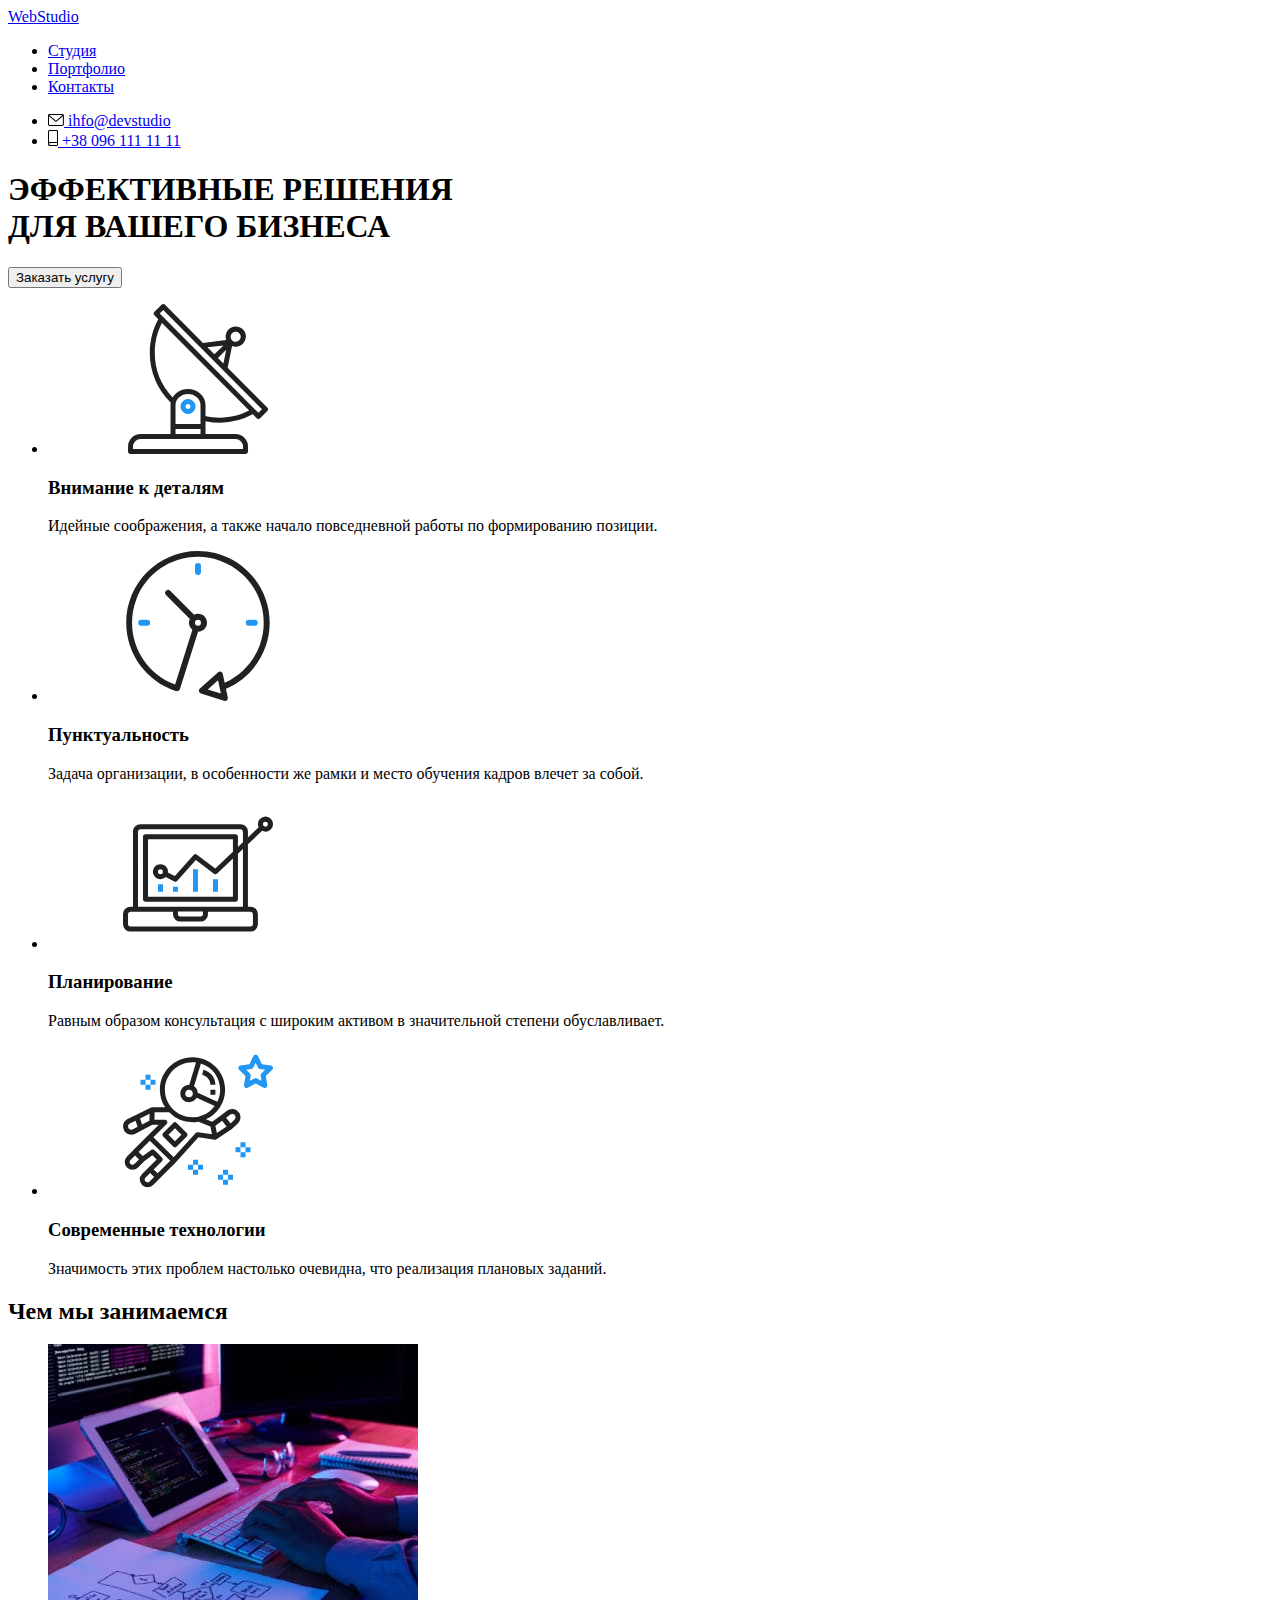
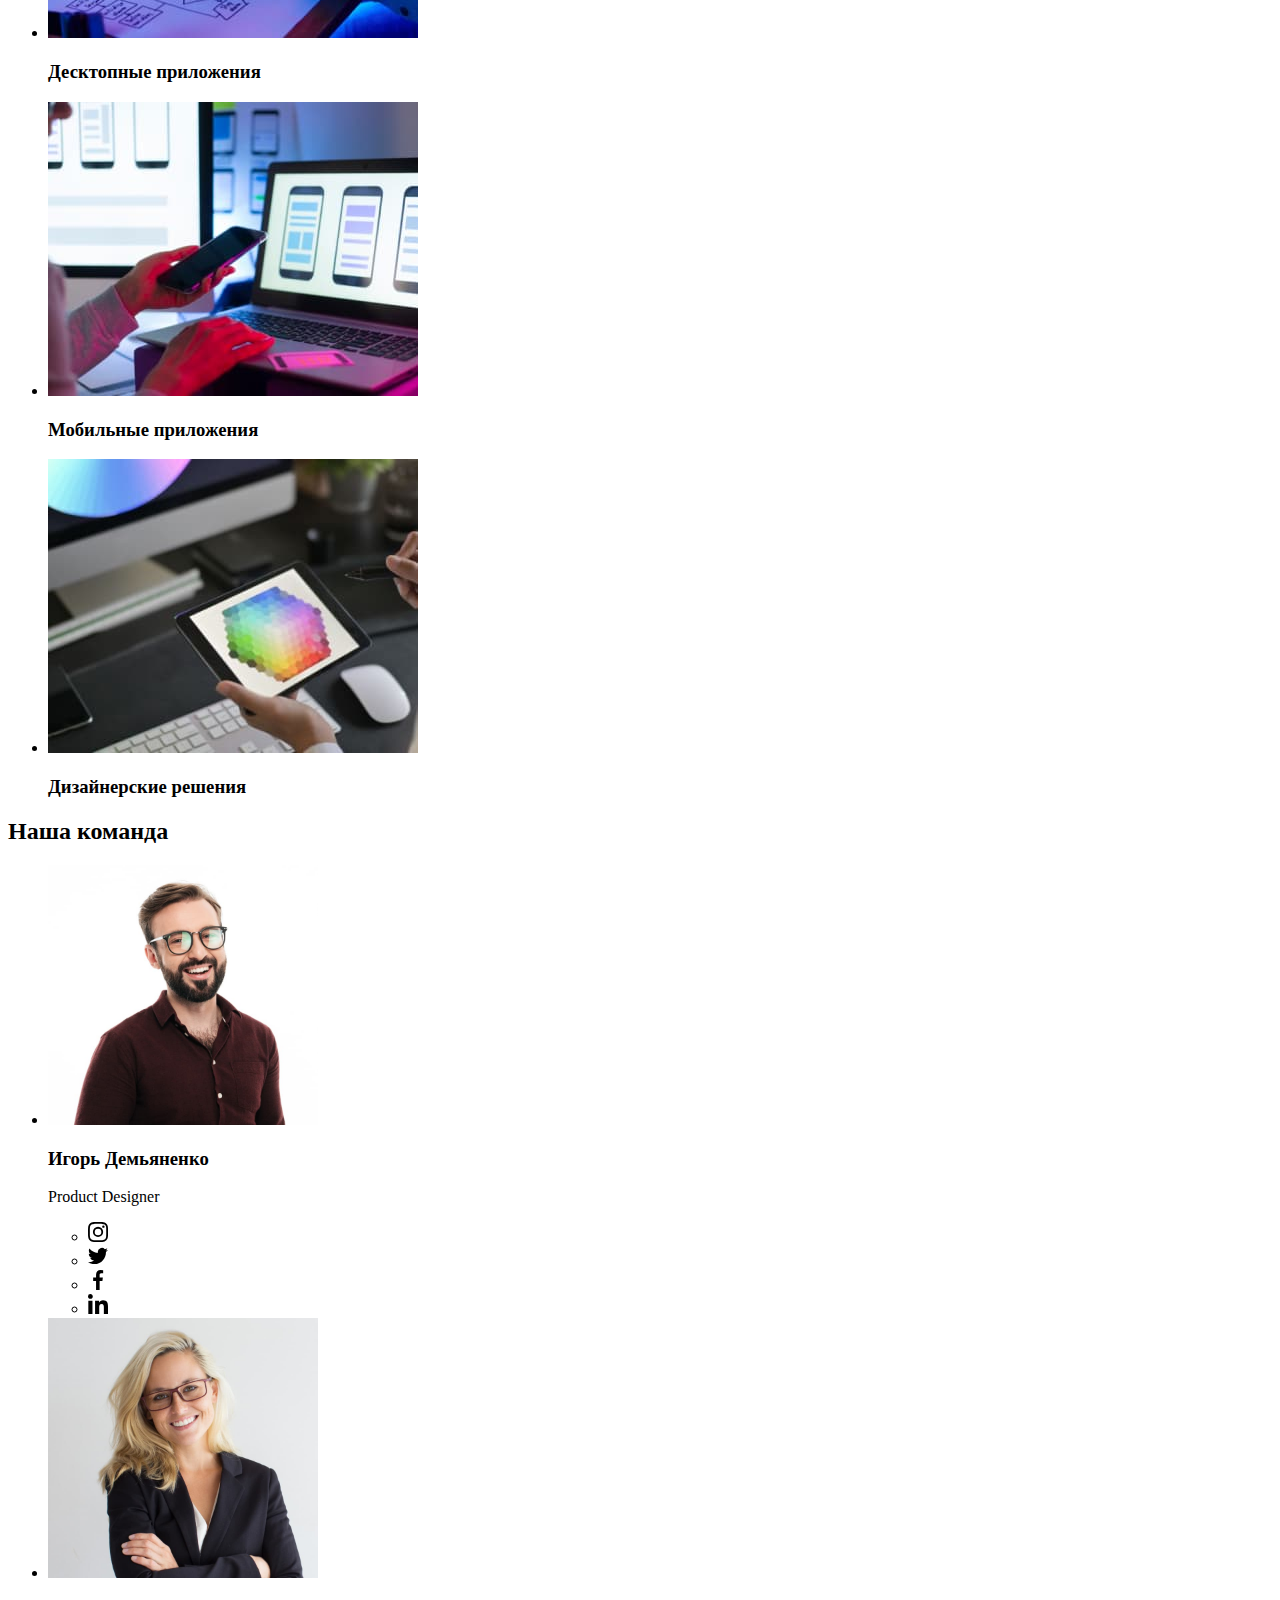
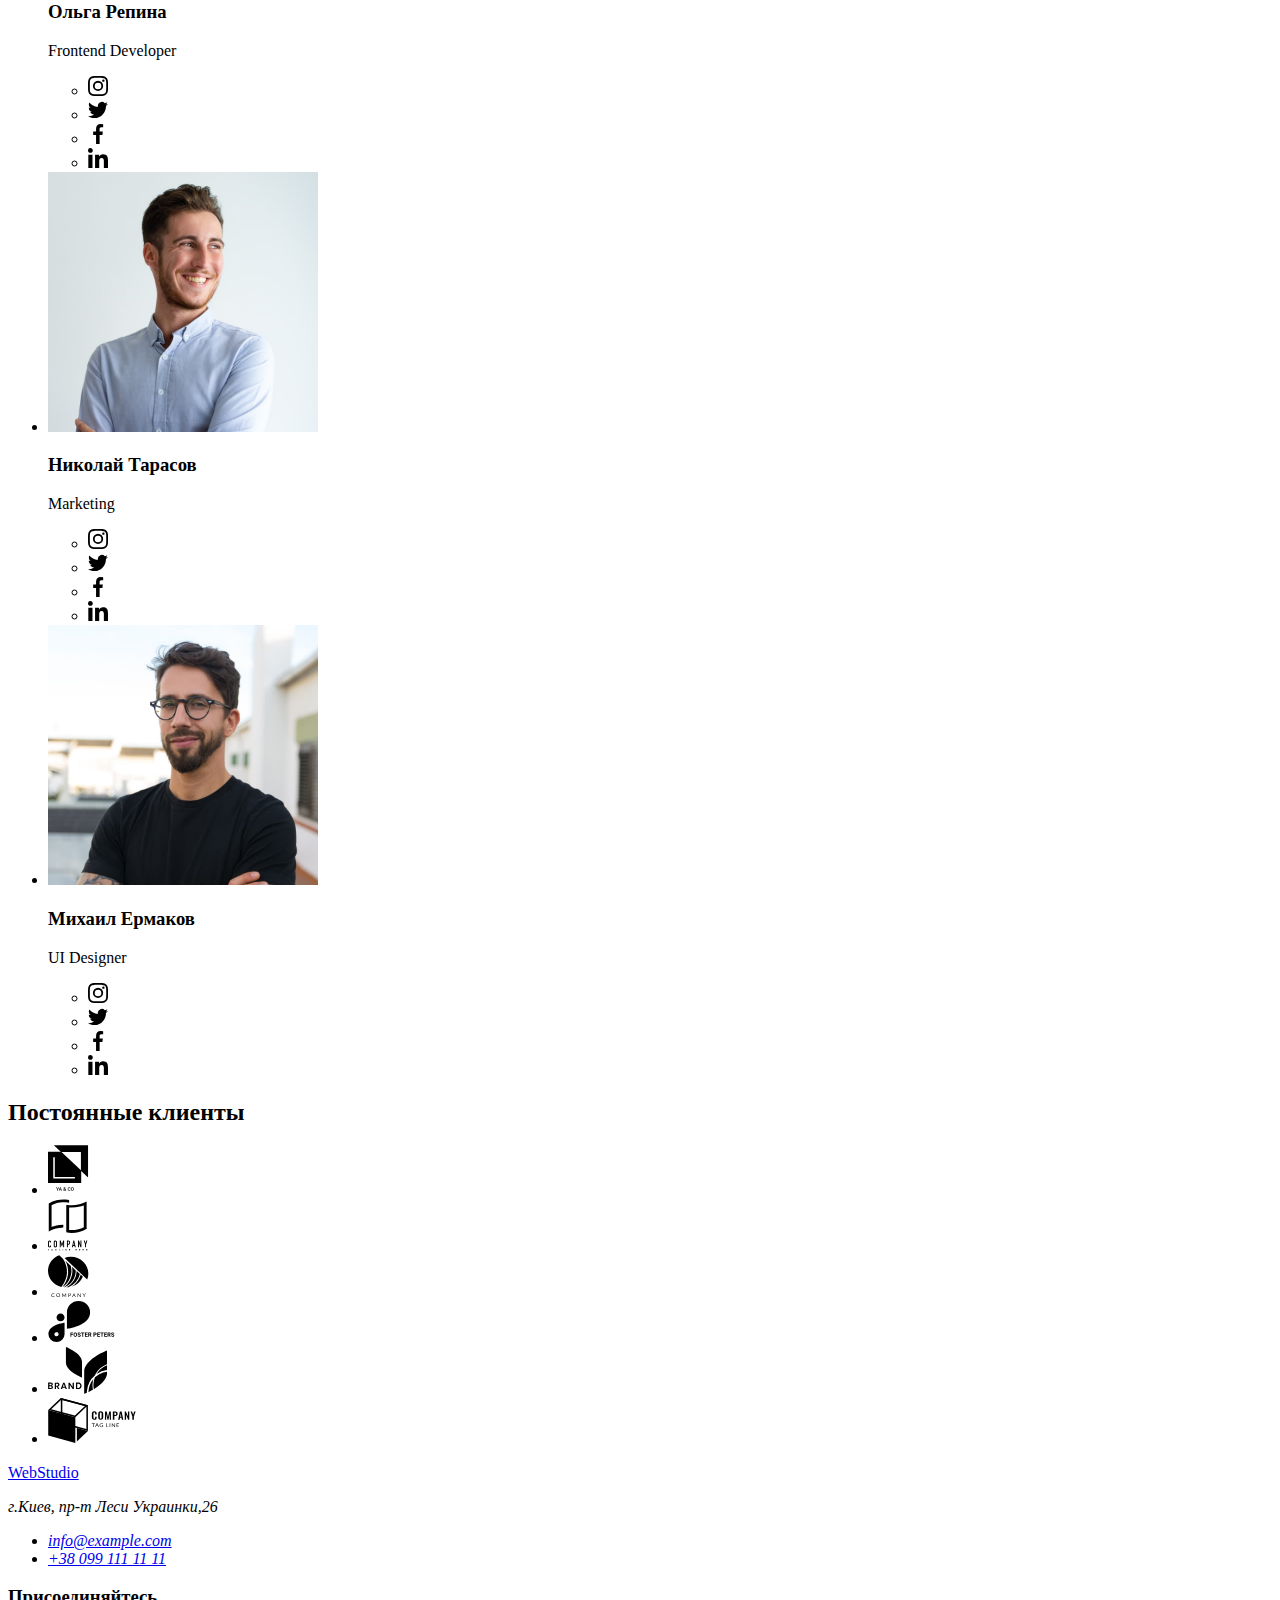
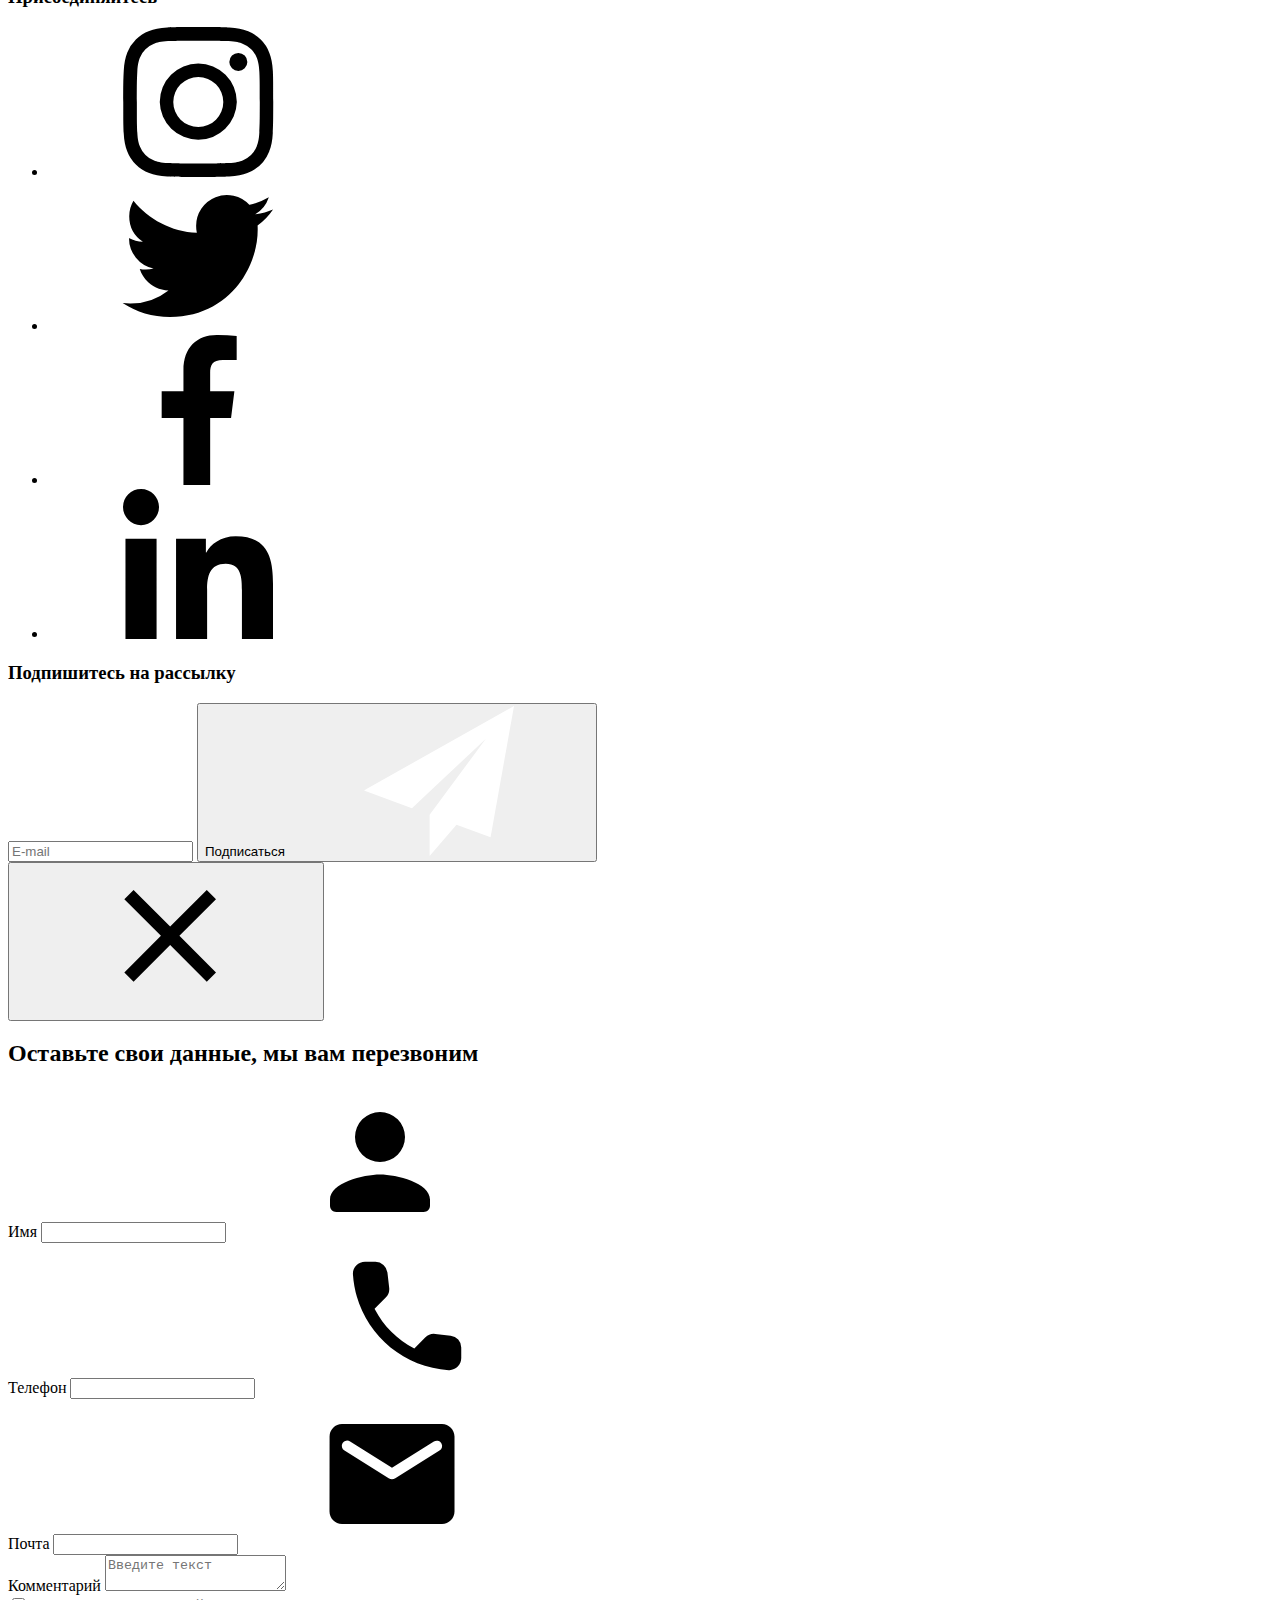
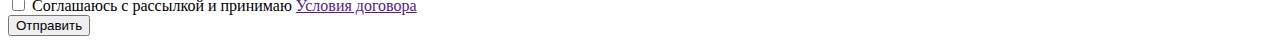
==== commit 81222f09: "наделал делов" ====
--- a/index.html
+++ b/index.html
@@ -6,12 +6,8 @@
     <meta http-equiv="X-UA-Compatible" content="IE=edge">
     <meta name="viewport" content="width=device-width, initial-scale=1.0">
     <title>Студия</title>
-    <link rel="preconnect" href="https://fonts.gstatic.com">
-    <link
-        href="https://fonts.googleapis.com/css2?family=Raleway:wght@700&family=Roboto:wght@400;500;700;900&display=swap"
-        rel="stylesheet">
-        <link rel="stylesheet" href="https://cdnjs.cloudflare.com/ajax/libs/modern-normalize/1.0.0/modern-normalize.min.css">
-    <link rel="stylesheet" href="./css/styles.css">
+    
+    <link rel="stylesheet" href="./css/main.min.css">
 </head>
 
 <body>
--- a/css/main.min.css
+++ b/css/main.min.css
@@ -0,0 +1 @@
+/* No CSS *//*# sourceMappingURL=main.min.css.map */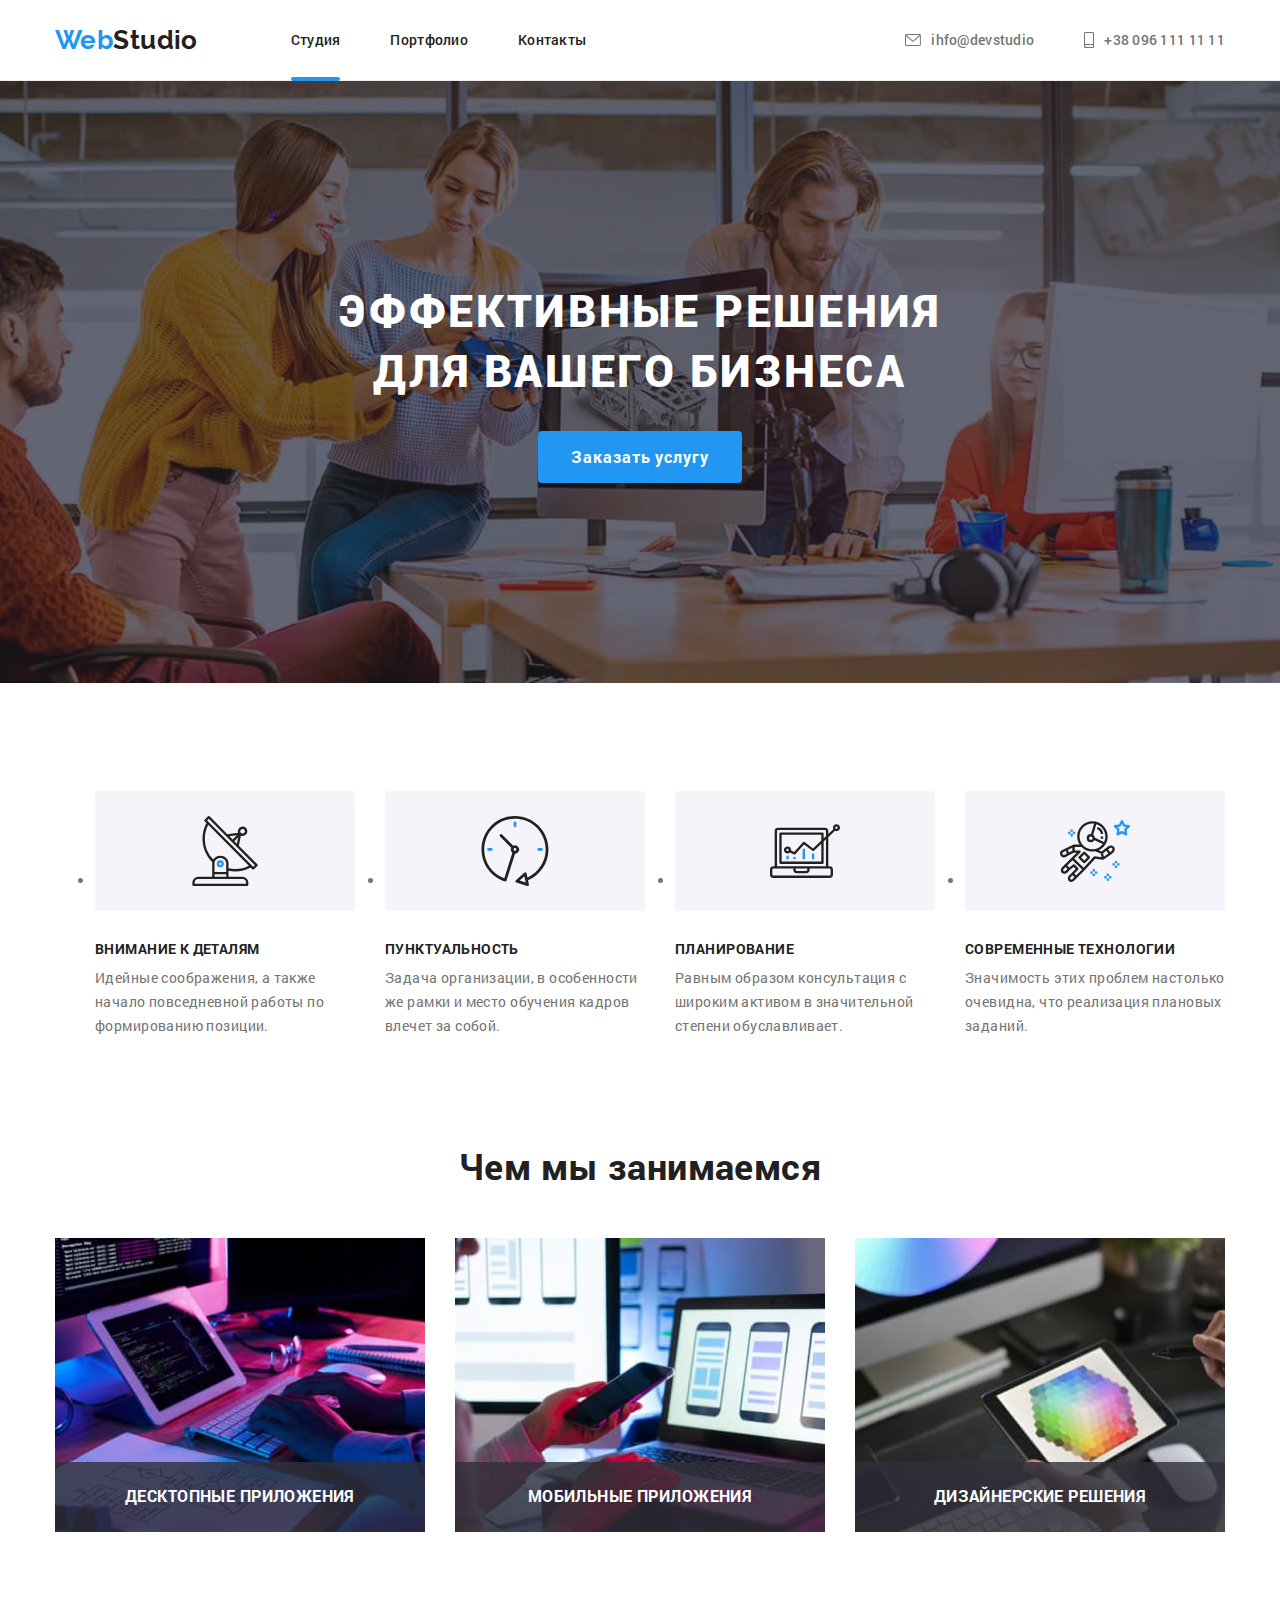
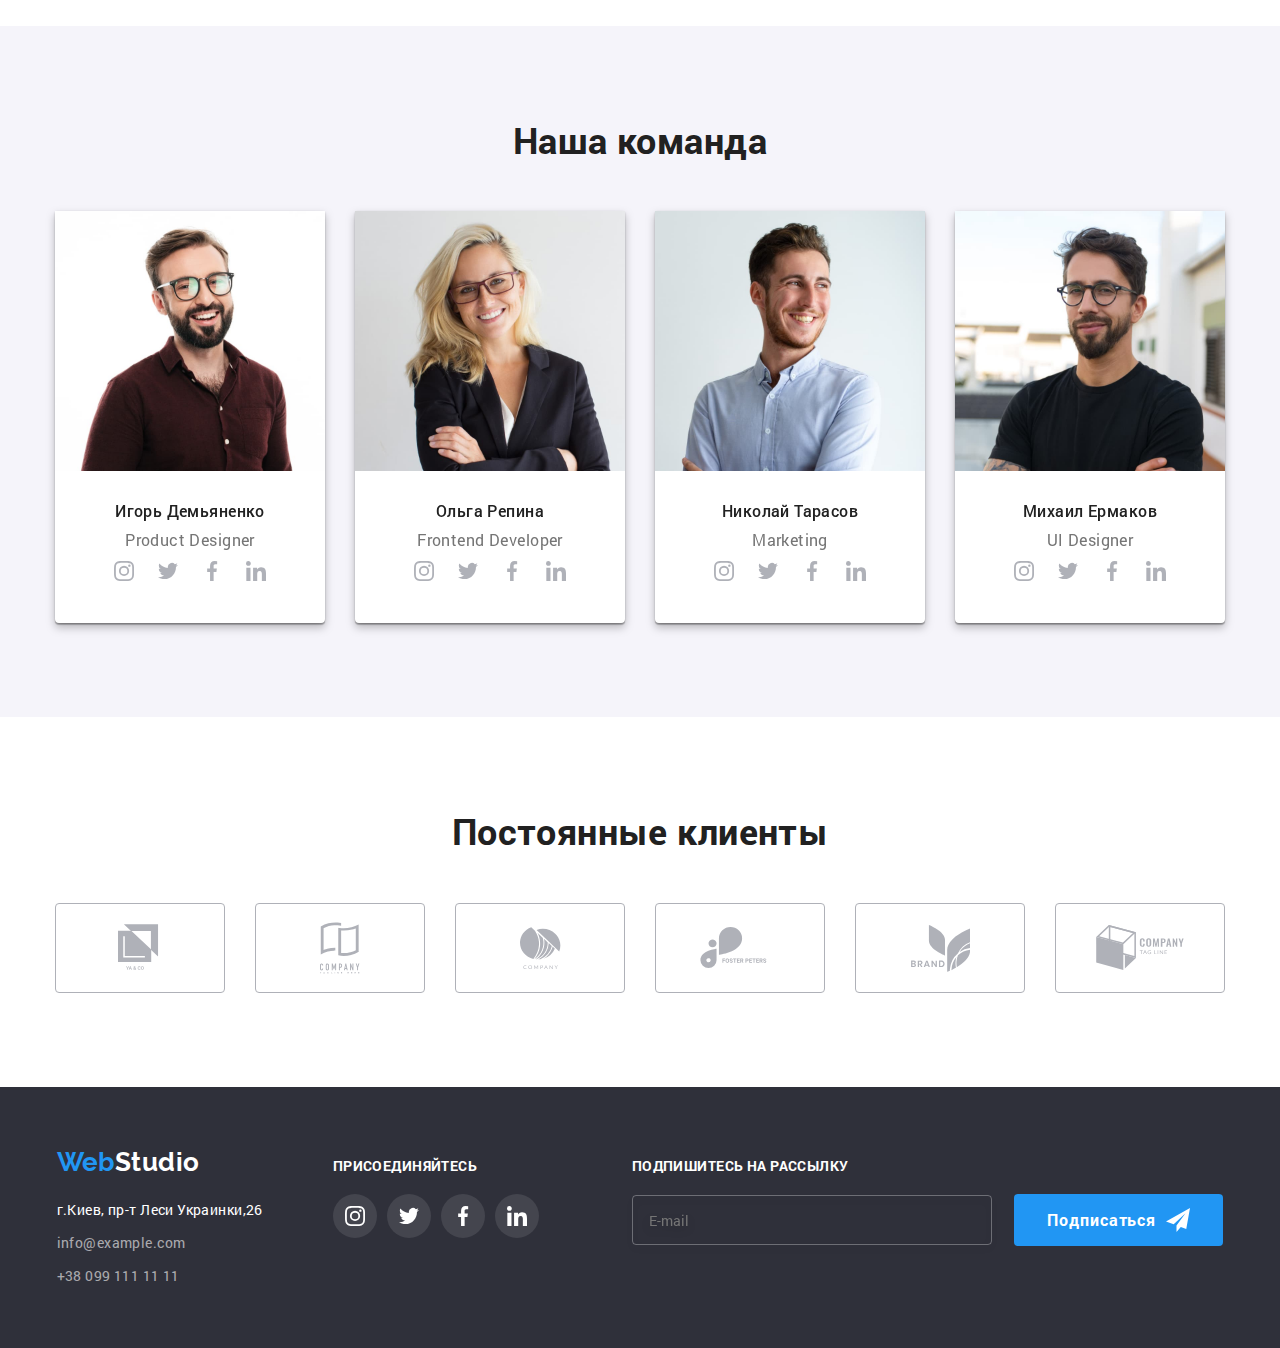
==== commit ee34ca06: "наделал делов" ====
--- a/index.html
+++ b/index.html
@@ -17,7 +17,7 @@
         <nav class="page-header__nav">
             <div class="page-header__navigation">
             <a href="#" class="logo page-header__logo">Web<span class="logo__header">Studio</span></a>
-            <ul class="site-nav list">
+            <ul class="site-nav">
                 <li class="site-nav__nav-item"><a href="#" class="site-nav__link site-nav__link--current">Студия</a></li>
                 <li class="site-nav__nav-item"><a href="./portfolio.html" class="site-nav__link">Портфолио</a></li>
                 <li class="site-nav__nav-item"><a href="#" class="site-nav__link">Контакты</a></li>
@@ -25,7 +25,7 @@
             </div>
         </nav>
             <div class="contacts-content">
-            <ul class="contacts list">
+            <ul class="contacts">
             <li class="contacts__item">
                 <a href="mailto:ihfo@devstudio" class="contacts__link">
                 <svg class="contacts__icon" width="16" height="12">
@@ -61,7 +61,7 @@
         <section class="feature">
             <div class="container">
     
-                <ul class="features list">
+                <ul class="features">
                     <li class="feature__item">
                         <div class="feature__icons">
                             <svg class="features__icon">
@@ -305,7 +305,7 @@
                                     <p class="team__specialty">UI Designer</p>
                                 <ul class="socials">
                                     <li class="socials__item">
-                                        <a href="#" class="social__link" aria-label="Инстаграм">
+                                        <a href="#" class="socials__link" aria-label="Инстаграм">
                                             <svg class="socials__icon" width="20" height="20">
                                                 <use href="./images/icons.svg#icon-instagram">
                                                 </use>
--- a/css/main.min.css
+++ b/css/main.min.css
@@ -1 +1,7 @@
-/* No CSS *//*# sourceMappingURL=main.min.css.map */+@font-face{font-family:'Raleway';font-style:normal;font-weight:700;src:url("../fonts/raleway-bold.woff2") format("woff2"),url("../fonts/raleway-bold.ttf") format("ttf")}@font-face{font-family:'Roboto';font-style:normal;font-weight:400;src:url("../fonts/roboto-regular.woff2") format("woff2"),url("../fonts/roboto-regular.ttf") format("ttf")}@font-face{font-family:'Roboto';font-style:normal;font-weight:500;src:url("../fonts/roboto-medium.woff2") format("woff2"),url("../fonts/roboto-medium.ttf") format("ttf")}@font-face{font-family:'Roboto';font-style:normal;font-weight:700;src:url("../fonts/roboto-bold.woff2") format("woff2"),url("../fonts/roboto-bold.ttf") format("ttf")}@font-face{font-family:'Roboto';font-style:normal;font-weight:900;src:url("../fonts/roboto-black.woff2") format("woff2"),url("../fonts/roboto-black.ttf") format("ttf")}/*! modern-normalize v1.0.0 | MIT License | https://github.com/sindresorhus/modern-normalize */*,*::before,*::after{-webkit-box-sizing:border-box;box-sizing:border-box}:root{-moz-tab-size:4;-o-tab-size:4;tab-size:4}html{line-height:1.15;-webkit-text-size-adjust:100%}body{margin:0}body{font-family:system-ui,-apple-system,"Segoe UI",Roboto,Helvetica,Arial,sans-serif,"Apple Color Emoji","Segoe UI Emoji"}hr{height:0;color:inherit}abbr[title]{-webkit-text-decoration:underline dotted;text-decoration:underline dotted}b,strong{font-weight:bolder}code,kbd,samp,pre{font-family:ui-monospace,+ SFMono-Regular,+ Consolas,+ 'Liberation Mono',+ Menlo,+ monospace;font-size:1em}small{font-size:80%}sub,sup{font-size:75%;line-height:0;position:relative;vertical-align:baseline}sub{bottom:-0.25em}sup{top:-0.5em}table{text-indent:0;border-color:inherit}button,input,optgroup,select,textarea{font-family:inherit;font-size:100%;line-height:1.15;margin:0}button,select{text-transform:none}button,[type='button'],[type='reset'],[type='submit']{-webkit-appearance:button}::-moz-focus-inner{border-style:none;padding:0}:-moz-focusring{outline:1px dotted ButtonText}:-moz-ui-invalid{box-shadow:none}legend{padding:0}progress{vertical-align:baseline}::-webkit-inner-spin-button,::-webkit-outer-spin-button{height:auto}[type='search']{-webkit-appearance:textfield;outline-offset:-2px}::-webkit-search-decoration{-webkit-appearance:none}::-webkit-file-upload-button{-webkit-appearance:button;font:inherit}summary{display:list-item}img{display:block;max-width:100%;height:auto}.site-nav__link,.contacts__link,.address__link{text-decoration:none}.site-nav,.contacts,.address__list,.join__list{list-style:none;margin:0;padding:0}.container{margin-left:auto;margin-right:auto;width:1200px;padding-left:15px;padding-right:15px}.contacts__icon,.join__icon{fill:currentColor}body{color:#757575;background-color:#fff;font-family:Roboto,sans-serif;font-weight:400;font-size:14px;line-height:1.7;letter-spacing:.03em}.page-header{background-color:#fff;border-bottom:1px solid #ececec}.page-header__container{display:-webkit-box;display:-ms-flexbox;display:flex;-webkit-box-align:center;-ms-flex-align:center;align-items:center;-webkit-box-pack:center;-ms-flex-pack:center;justify-content:center}.page-header__navigation{display:-webkit-box;display:-ms-flexbox;display:flex;-webkit-box-align:center;-ms-flex-align:center;align-items:center;-webkit-box-pack:center;-ms-flex-pack:center;justify-content:center}.site-nav{display:-webkit-box;display:-ms-flexbox;display:flex;-webkit-box-align:center;-ms-flex-align:center;align-items:center;-webkit-box-pack:center;-ms-flex-pack:center;justify-content:center;margin-left:93px}.site-nav__nav-item+.site-nav__nav-item{margin-left:50px}.site-nav__link--current{color:#2196f3;position:relative}.site-nav__link--current::after{content:'';position:absolute;left:0;bottom:-1px;display:block;width:100%;height:4px;background-color:#2196f3;border-radius:2px}.site-nav__link{display:block;padding-top:32px;padding-bottom:32px;color:#212121;font-family:Roboto,sans-serif;font-weight:500;font-size:14px;line-height:1.14;letter-spacing:.02em;-webkit-transition:color 250ms cubic-bezier(0.4, 0, 0.2, 1);transition:color 250ms cubic-bezier(0.4, 0, 0.2, 1)}.site-nav__link:hover,.site-nav__link:focus{color:#2196f3}.contacts{display:-webkit-box;display:-ms-flexbox;display:flex;-webkit-box-align:center;-ms-flex-align:center;align-items:center;-webkit-box-pack:center;-ms-flex-pack:center;justify-content:center;margin-left:auto}.contacts__item+.contacts__item{margin-left:50px}.contacts-content{margin-left:auto}.contacts__link{display:-webkit-box;display:-ms-flexbox;display:flex;-webkit-box-align:center;-ms-flex-align:center;align-items:center;-webkit-box-pack:center;-ms-flex-pack:center;justify-content:center;color:#757575;font-family:Roboto,sans-serif;font-weight:500;font-size:14px;line-height:1.14;letter-spacing:.02em;-webkit-transition:250ms cubic-bezier(0.4, 0, 0.2, 1);transition:250ms cubic-bezier(0.4, 0, 0.2, 1)}.contacts__icon{display:block;margin-right:10px;background-size:contain;background-position:center}.contacts__link:hover,.contacts__link:focus{color:#2196f3}.contacts__link:hover,.contacts__link:focus{color:#2196f3}.logo{color:#2196f3;text-decoration:none;font-family:Raleway, sans-serif;font-weight:700;font-size:26px;line-height:1.19}.logo__header{color:#212121}.logo__footer{color:#fff}.hero{padding-top:200px;padding-bottom:200px;text-align:center;background-color:#c4c4c4;max-width:1600px;margin-left:auto;margin-right:auto;background-image:-webkit-gradient(linear, left top, right top, from(rgba(47,48,58,0.4)), to(rgba(47,48,58,0.4))),url("../images/background-hero.jpg");background-image:linear-gradient(to right, rgba(47,48,58,0.4), rgba(47,48,58,0.4)),url("../images/background-hero.jpg");background-repeat:no-repeat;background-position:center;background-size:cover}.hero__title{margin-top:0;margin-bottom:30px;color:#fff;font-family:Roboto,sans-serif;font-weight:700;font-size:16px;line-height:1.87;letter-spacing:.06em;font-weight:900;font-size:44px;line-height:1.36;letter-spacing:0.06em}.hero__button{display:inline-block;border-radius:4px;border:1px solid transparent;padding:10px 32px;min-width:200px;color:#fff;background-color:#2196f3;font-family:Roboto,sans-serif;font-weight:700;font-size:16px;line-height:1.87;letter-spacing:.06em;cursor:pointer}.features{display:-webkit-box;display:-ms-flexbox;display:flex}.feature{padding-top:94px}.feature__item{width:270px;margin-right:30px}.feature__item:nth-child(4n){margin-right:0}.feature__icons{display:-webkit-box;display:-ms-flexbox;display:flex;-webkit-box-pack:center;-ms-flex-pack:center;justify-content:center;-webkit-box-align:center;-ms-flex-align:center;align-items:center;border-radius:4px;height:120px;background-color:#f5f4fa}.features__icon{width:70px;height:70px}.feature__title{margin-top:30px;margin-bottom:10px;color:#212121;font-weight:700;font-size:14px;line-height:1.14;letter-spacing:0.03em;text-transform:uppercase}.feature__text{margin-top:0;margin-bottom:0}.backdrop{position:fixed;left:0;top:0;width:100%;height:100%;background-color:rgba(0,0,0,0.2);opacity:1;-webkit-transition:opacity 250ms cubic-bezier(0.4, 0, 0.2, 1);transition:opacity 250ms cubic-bezier(0.4, 0, 0.2, 1)}.backdrop.is-hidden{opacity:0;pointer-events:none}.modal{position:absolute;top:50%;left:50%;width:528px;height:581px;padding:40px;font-size:12px;line-height:1.16;letter-spacing:0.01em;background-color:#fff;-webkit-box-shadow:0px 1px 3px rgba(0,0,0,0.12),0px 1px 1px rgba(0,0,0,0.14),0px 2px 1px rgba(0,0,0,0.2);box-shadow:0px 1px 3px rgba(0,0,0,0.12),0px 1px 1px rgba(0,0,0,0.14),0px 2px 1px rgba(0,0,0,0.2);border-radius:4px;opacity:1;-webkit-transform:translate(-50%, -50%);transform:translate(-50%, -50%);-webkit-transition:250ms cubic-bezier(0.4, 0, 0.2, 1);transition:250ms cubic-bezier(0.4, 0, 0.2, 1)}.modal__button--close{position:absolute;top:8px;right:8px;padding:0;width:30px;height:30px;border-radius:50%;background-color:#fff;border:1px solid rgba(0,0,0,0.1);cursor:pointer}.modal__button--close:hover,.modal__button--close:focus{color:#2196f3}.modal__icon-close{position:absolute;top:50%;left:50%;-webkit-transform:translate(-50%, -50%);transform:translate(-50%, -50%);width:18px;height:18px;fill:currentColor}.modal__content{display:-webkit-box;display:-ms-flexbox;display:flex;-webkit-box-orient:vertical;-webkit-box-direction:normal;-ms-flex-direction:column;flex-direction:column;width:100%}.modal__title{margin:0 0 12px;padding:0;font-weight:700;font-size:20px;line-height:1.15;text-align:center;letter-spacing:0.03em;color:#212121}.form{position:relative;display:-webkit-box;display:-ms-flexbox;display:flex;-webkit-box-orient:vertical;-webkit-box-direction:normal;-ms-flex-direction:column;flex-direction:column}.form__lable{position:relative;display:inline-block;margin:0 0 4px;padding:0px}.checkbox__lable{display:inline-block;height:24px;text-align:center}.checkbox__lable::before{content:'';position:absolute;display:block;top:0;left:46px;width:13px;height:13px;border:2px solid #212121;border-radius:4px;background-color:#fff;-webkit-transition:border 250ms cubic-bezier(0.4, 0, 0.2, 1),background-color 250ms cubic-bezier(0.4, 0, 0.2, 1);transition:border 250ms cubic-bezier(0.4, 0, 0.2, 1),background-color 250ms cubic-bezier(0.4, 0, 0.2, 1)}.checkbox__icon:checked+.checkbox__lable::before{border:2px solid #2196f3;border-radius:4px;background-color:#2196f3;background-image:url(../images/check.svg);background-size:contain;background-origin:border-box}.form__input{padding:12px 42px;margin:0 0 10px;border:1px solid rgba(33,33,33,0.2);border-radius:4px;-webkit-transition:border 250ms cubic-bezier(0.4, 0, 0.2, 1),outline 250ms cubic-bezier(0.4, 0, 0.2, 1);transition:border 250ms cubic-bezier(0.4, 0, 0.2, 1),outline 250ms cubic-bezier(0.4, 0, 0.2, 1)}.form__input:focus{border:1px solid #2196f3;border-radius:4px;outline:inherit}.form__icon{position:absolute;display:inline-block;bottom:20px;left:12px;width:18px;height:18px;color:#212121;-webkit-transition:250ms cubic-bezier(0.4, 0, 0.2, 1);transition:250ms cubic-bezier(0.4, 0, 0.2, 1)}.form__input:focus+.form__icon{color:#2196f3}.name,.tel,.email{fill:currentColor}.form__textarea{width:100%;height:120px;padding:12px 16px;margin:0 0 20px;border:1px solid rgba(33,33,33,0.2);border-radius:4px;resize:none;-webkit-transition:border 250ms cubic-bezier(0.4, 0, 0.2, 1),outline 250ms cubic-bezier(0.4, 0, 0.2, 1);transition:border 250ms cubic-bezier(0.4, 0, 0.2, 1),outline 250ms cubic-bezier(0.4, 0, 0.2, 1)}.textarea:focus{border:1px solid #2196f3;border-radius:4px;outline:inherit}.textarea::-webkit-input-placeholder{color:rgba(117,117,117,0.5);font-size:12px;line-height:1.16;letter-spacing:0.01em}.textarea:-ms-input-placeholder{color:rgba(117,117,117,0.5);font-size:12px;line-height:1.16;letter-spacing:0.01em}.textarea::-ms-input-placeholder{color:rgba(117,117,117,0.5);font-size:12px;line-height:1.16;letter-spacing:0.01em}.textarea::placeholder{color:rgba(117,117,117,0.5);font-size:12px;line-height:1.16;letter-spacing:0.01em}.checkbox{position:relative;margin:0 0 30px;text-align:center}.checkbox__lable{padding-left:8px}.checkbox__policy-link{color:#2196f3}.modal__form{display:-webkit-box;display:-ms-flexbox;display:flex;-webkit-box-orient:vertical;-webkit-box-direction:normal;-ms-flex-direction:column;flex-direction:column;-webkit-box-align:center;-ms-flex-align:center;align-items:center}.modal__form .btn{width:200px;height:50px}.checkbox__icon{-webkit-appearance:none;-moz-appearance:none;appearance:none;position:absolute}.modal__button{display:inline-block;border-radius:4px;border:1px solid transparent;padding:10px 32px;min-width:200px;color:#fff;background-color:#2196f3;font-weight:700;font-size:16px;line-height:1.87;letter-spacing:0.06em;cursor:pointer}.working__list{padding:0;margin:0;list-style:none}.working__title{margin-top:0;margin-bottom:50px;color:#212121;font-weight:700;font-size:36px;line-height:1.16;text-align:center}.working{padding-top:94px;padding-bottom:94px}.working__list{display:-webkit-box;display:-ms-flexbox;display:flex}.working__item+.working__item{margin-left:30px}.working_content{position:relative}.working__subtitle{position:absolute;display:-webkit-box;display:-ms-flexbox;display:flex;-webkit-box-pack:center;-ms-flex-pack:center;justify-content:center;-webkit-box-align:center;-ms-flex-align:center;align-items:center;left:0;bottom:0;width:100%;height:70px;margin:0;padding:0;font-weight:700;line-height:1.14;text-align:center;text-transform:uppercase;color:#fff;background-color:rgba(47,48,58,0.8)}.socials{display:-webkit-box;display:-ms-flexbox;display:flex;-webkit-box-pack:center;-ms-flex-pack:center;justify-content:center;margin-top:16px;padding:0;margin:0;list-style:none}.social__item:not(:last-child){margin-right:10px}.socials__link{display:-webkit-box;display:-ms-flexbox;display:flex;-webkit-box-pack:center;-ms-flex-pack:center;justify-content:center;-webkit-box-align:center;-ms-flex-align:center;align-items:center;width:44px;height:44px;border-radius:50%;color:#afb1b8;-webkit-transition:color 250ms cubic-bezier(0.4, 0, 0.2, 1),background-color 250ms cubic-bezier(0.4, 0, 0.2, 1);transition:color 250ms cubic-bezier(0.4, 0, 0.2, 1),background-color 250ms cubic-bezier(0.4, 0, 0.2, 1)}.socials__icon{fill:currentColor}.socials__link:hover,.socials__link:focus{background-color:#2196f3;color:#fff}.section{padding-top:94px;padding-bottom:94px}.team{padding-top:94px;padding-bottom:94px;background-color:#f5f4fa}.team__title{margin-top:0;margin-bottom:50px;color:#212121;font-weight:700;font-size:36px;line-height:1.16;text-align:center}.team__list{display:-webkit-box;display:-ms-flexbox;display:flex;padding:0;margin:0;list-style:none}.team__item{-webkit-box-shadow:0px 1px 3px rgba(0,0,0,0.12),0px 1px 1px rgba(0,0,0,0.14),0px 2px 1px rgba(0,0,0,0.2);box-shadow:0px 1px 3px rgba(0,0,0,0.12),0px 1px 1px rgba(0,0,0,0.14),0px 2px 1px rgba(0,0,0,0.2);border-radius:0px 0px 4px 4px;-webkit-filter:drop-shadow(0px 4px 4px rgba(0,0,0,0.25));filter:drop-shadow(0px 4px 4px rgba(0,0,0,0.25));width:270px;background-color:#fff}.team__item+.team__item{margin-left:30px}.team__content{padding-top:30px;padding-bottom:30px;padding-left:30px;padding-right:30px}.team__name{text-align:center;margin-top:0;margin-bottom:0;color:#212121;font-weight:500;font-size:16px;line-height:1.19}.team__specialty{margin-top:10px;margin-bottom:0px;font-size:16px;line-height:1.19;text-align:center}.regular--clients{padding-top:94px;padding-bottom:94px}.regular__clients-title{margin-top:0;margin-bottom:50px;color:#212121;font-weight:700;font-size:36px;line-height:1.16;text-align:center}.regular-clients__list{display:-webkit-box;display:-ms-flexbox;display:flex;padding:0;margin:0;list-style:none}.regular-clients__item{width:calc((100% * 30px) / 6)}.regular-clients__item+.regular-clients__item{margin-left:30px}.regular-clients__link{display:-webkit-box;display:-ms-flexbox;display:flex;width:170px;height:90px;padding:0;border-width:1px;border-style:solid;border-color:#afb1b8;border-radius:4px;-webkit-box-pack:center;-ms-flex-pack:center;justify-content:center;-webkit-box-align:center;-ms-flex-align:center;align-items:center;color:#afb1b8;-webkit-transition:color 250ms cubic-bezier(0.4, 0, 0.2, 1),border-color 250ms cubic-bezier(0.4, 0, 0.2, 1);transition:color 250ms cubic-bezier(0.4, 0, 0.2, 1),border-color 250ms cubic-bezier(0.4, 0, 0.2, 1)}.regular-clients__icon{fill:currentColor}.regular-clients__link:hover,.regular-clients__link:focus{color:#2196f3;border-color:#2196f3}.page-footer{background-color:#2f303a}.address__link{display:inline-block;font-family:Roboto,sans-serif;font-weight:400;font-size:14px;line-height:1.71;letter-spacing:.03em;font-style:normal;color:rgba(255,255,255,0.6);-webkit-transition:color 250ms cubic-bezier(0.4, 0, 0.2, 1);transition:color 250ms cubic-bezier(0.4, 0, 0.2, 1)}.address__link:hover,.address__link:focus{color:#2196f3}.address__link:last-child(2n){padding-bottom:60px}.address__list{margin-top:9px}.address__item:last-child{margin-top:9px}.address__text{margin-top:0;margin-bottom:0;font-style:normal;color:#fff;font-family:Roboto,sans-serif;font-weight:400;font-size:14px;line-height:1.71;letter-spacing:.03em}.address__content{margin-top:20px}.page-footer__content{display:-webkit-box;display:-ms-flexbox;display:flex;-webkit-box-align:baseline;-ms-flex-align:baseline;align-items:baseline;-webkit-box-pack:center;-ms-flex-pack:center;justify-content:center;padding-top:60px;padding-bottom:60px}.join__title{font-family:Roboto,sans-serif;font-weight:700;font-size:14px;line-height:1.14;letter-spacing:.03em;text-transform:uppercase;margin-bottom:20px;margin-top:0;color:#fff}.join__list{display:-webkit-box;display:-ms-flexbox;display:flex;-webkit-box-align:center;-ms-flex-align:center;align-items:center;-webkit-box-pack:center;-ms-flex-pack:center;justify-content:center}.join{margin-left:70px}.join__item+.join__item{margin-left:10px}.join__link{display:-webkit-box;display:-ms-flexbox;display:flex;-webkit-box-align:center;-ms-flex-align:center;align-items:center;-webkit-box-pack:center;-ms-flex-pack:center;justify-content:center;width:44px;height:44px;border-radius:50%;background-color:rgba(255,255,255,0.1);color:#fff;-webkit-transition:color 250ms cubic-bezier(0.4, 0, 0.2, 1);transition:color 250ms cubic-bezier(0.4, 0, 0.2, 1)}.join__icon{width:20px;height:20px}.join__link:hover,.join__link:focus{background-color:#2196f3}.subscribe{margin-left:93px}.subscribe__title{font-family:Roboto,sans-serif;font-weight:700;font-size:14px;line-height:1.14;letter-spacing:.03em;text-transform:uppercase;margin-bottom:20px;margin-top:0;color:#fff}.subscribe__form{display:-webkit-box;display:-ms-flexbox;display:flex;-webkit-box-align:center;-ms-flex-align:center;align-items:center;-webkit-box-pack:center;-ms-flex-pack:center;justify-content:center}.subscribe__button{display:-webkit-box;display:-ms-flexbox;display:flex;-webkit-box-align:center;-ms-flex-align:center;align-items:center;-webkit-box-pack:center;-ms-flex-pack:center;justify-content:center;border-radius:4px;border:1px solid transparent;padding:10px 32px;min-width:200px;margin-left:12px;color:#fff;background-color:#2196f3;font-family:Roboto,sans-serif;font-weight:700;font-size:16px;line-height:1.87;letter-spacing:.06em;cursor:pointer}.subscribe__icon{display:inline-block;width:24px;height:24px;margin-left:10px}.subscribe__input{display:-webkit-box;display:-ms-flexbox;display:flex;-webkit-box-align:center;-ms-flex-align:center;align-items:center;-webkit-box-pack:center;-ms-flex-pack:center;justify-content:center;width:360px;height:50px;margin-right:10px;padding:15px 16px;border:1px solid rgba(255,255,255,0.3);-webkit-filter:drop-shadow(0px 4px 4px rgba(0,0,0,0.15));filter:drop-shadow(0px 4px 4px rgba(0,0,0,0.15));border-radius:4px;background-color:transparent;color:#fff}
+/*# sourceMappingURL=main.min.css.map */